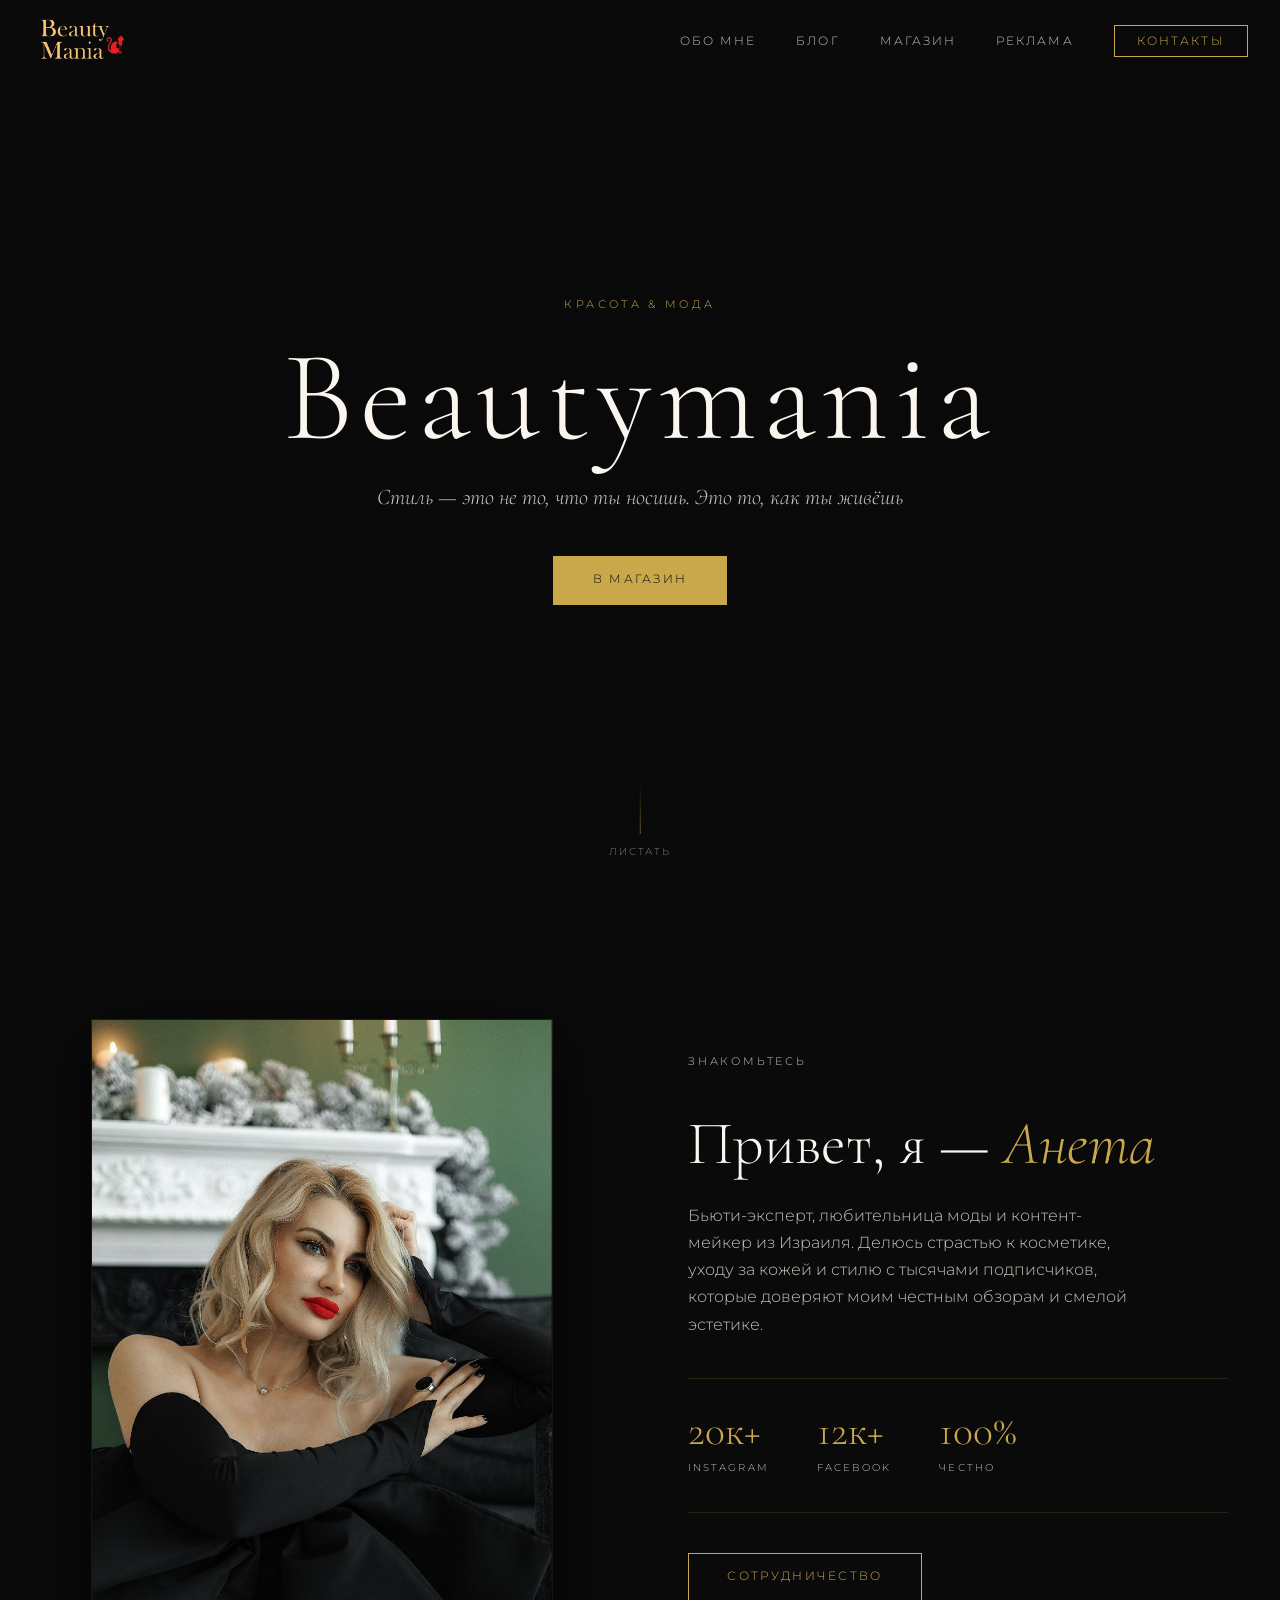
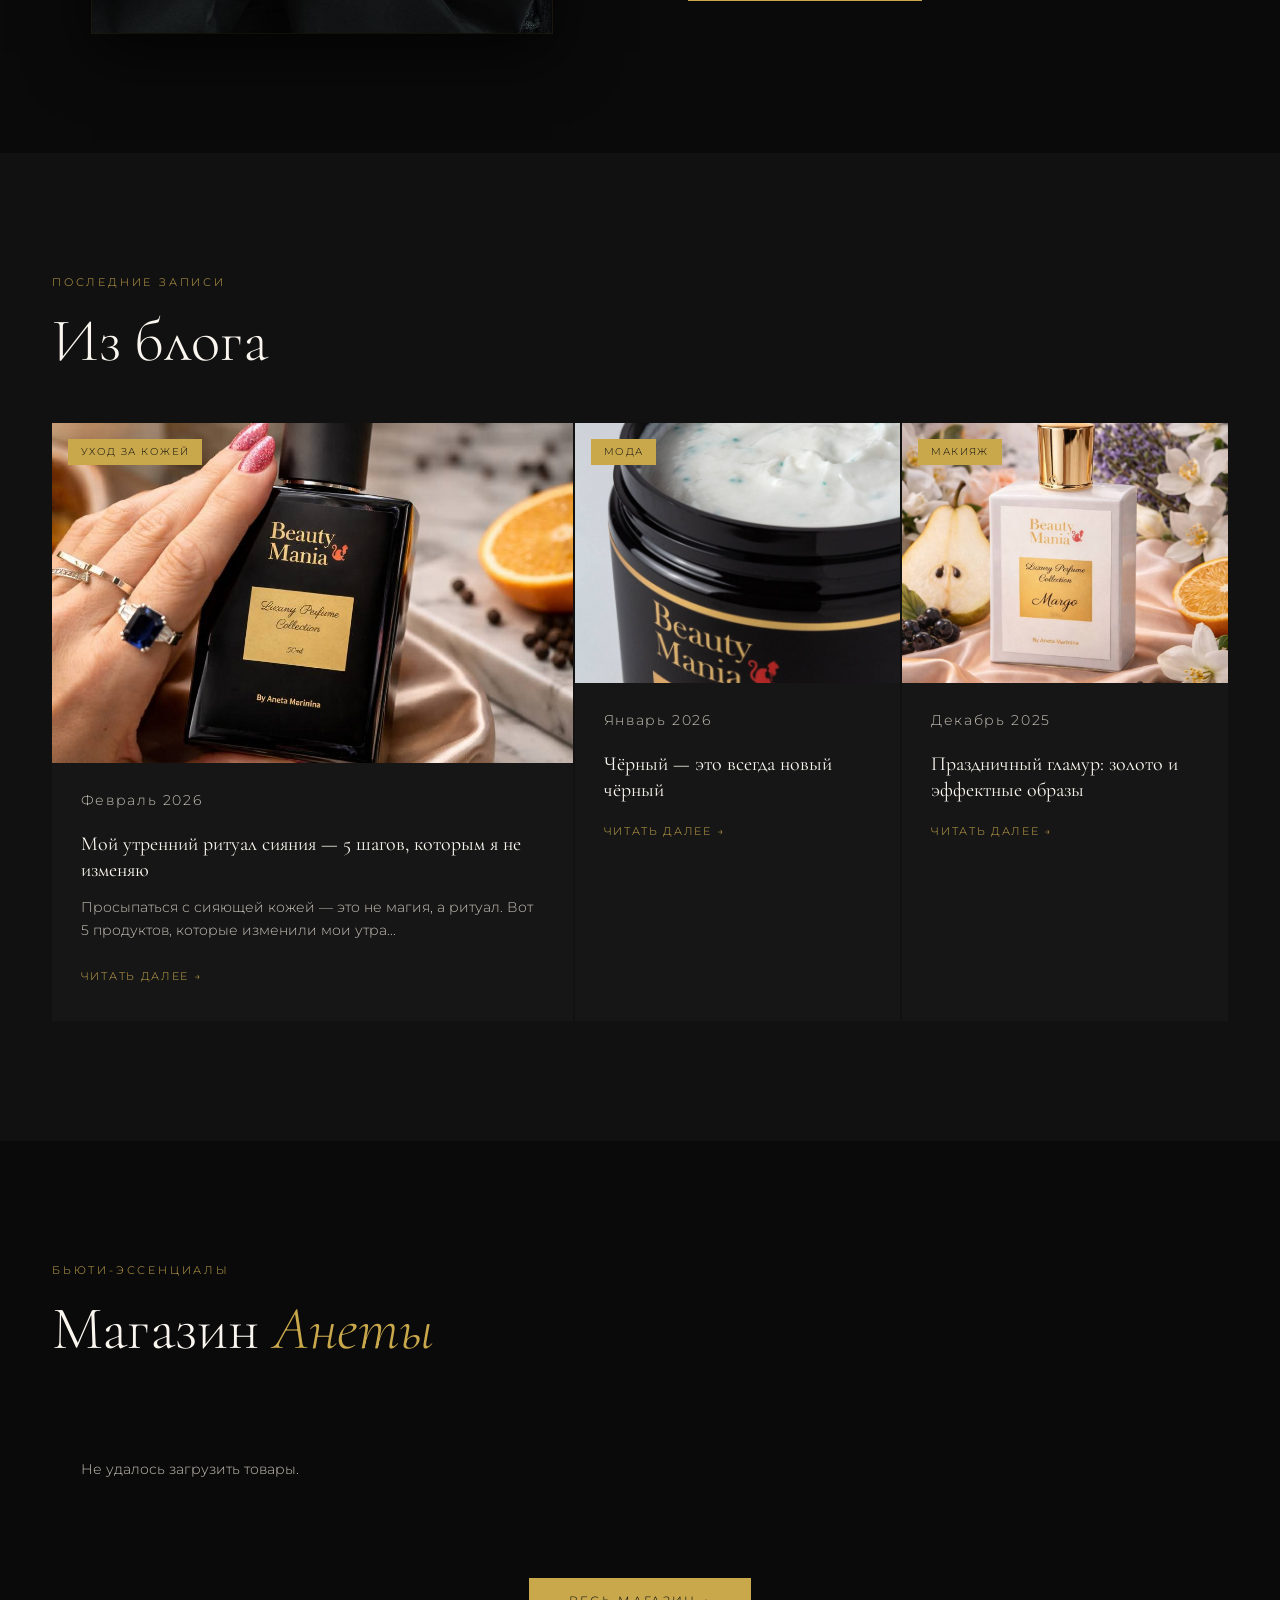
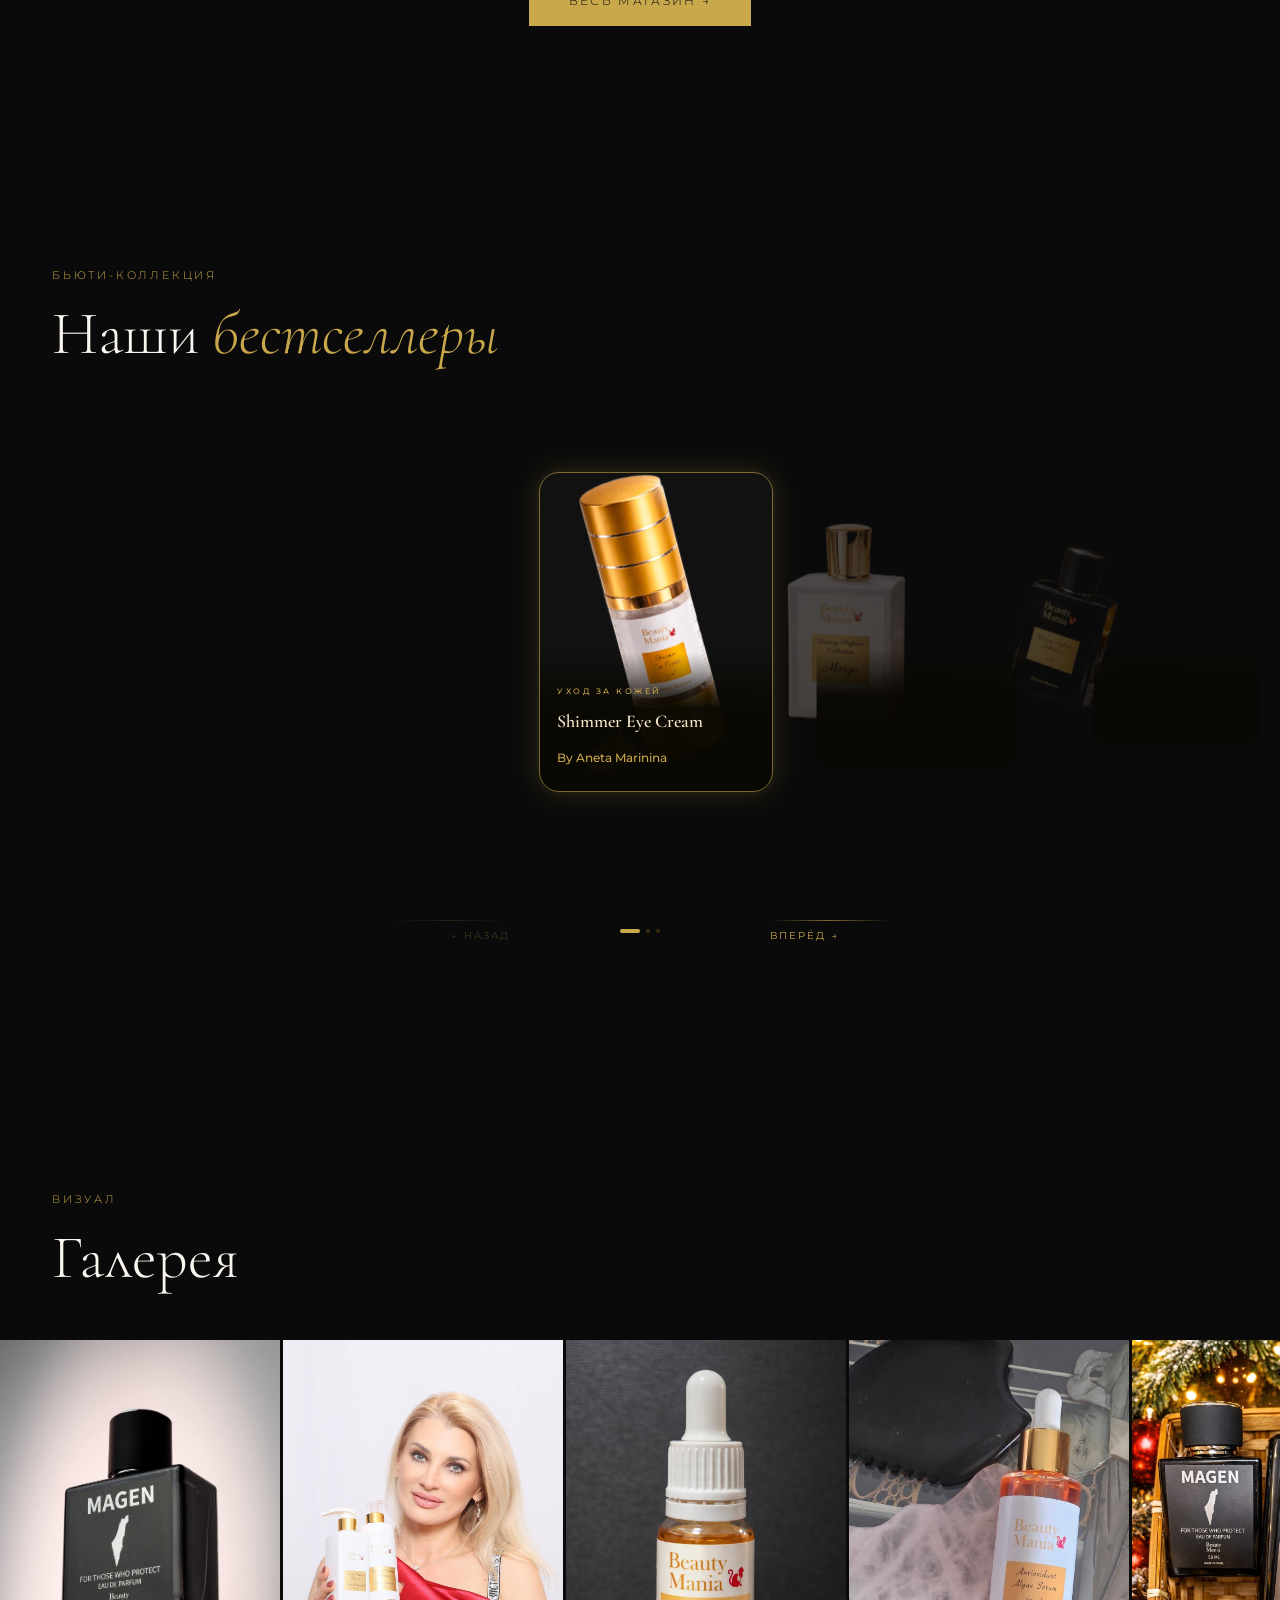
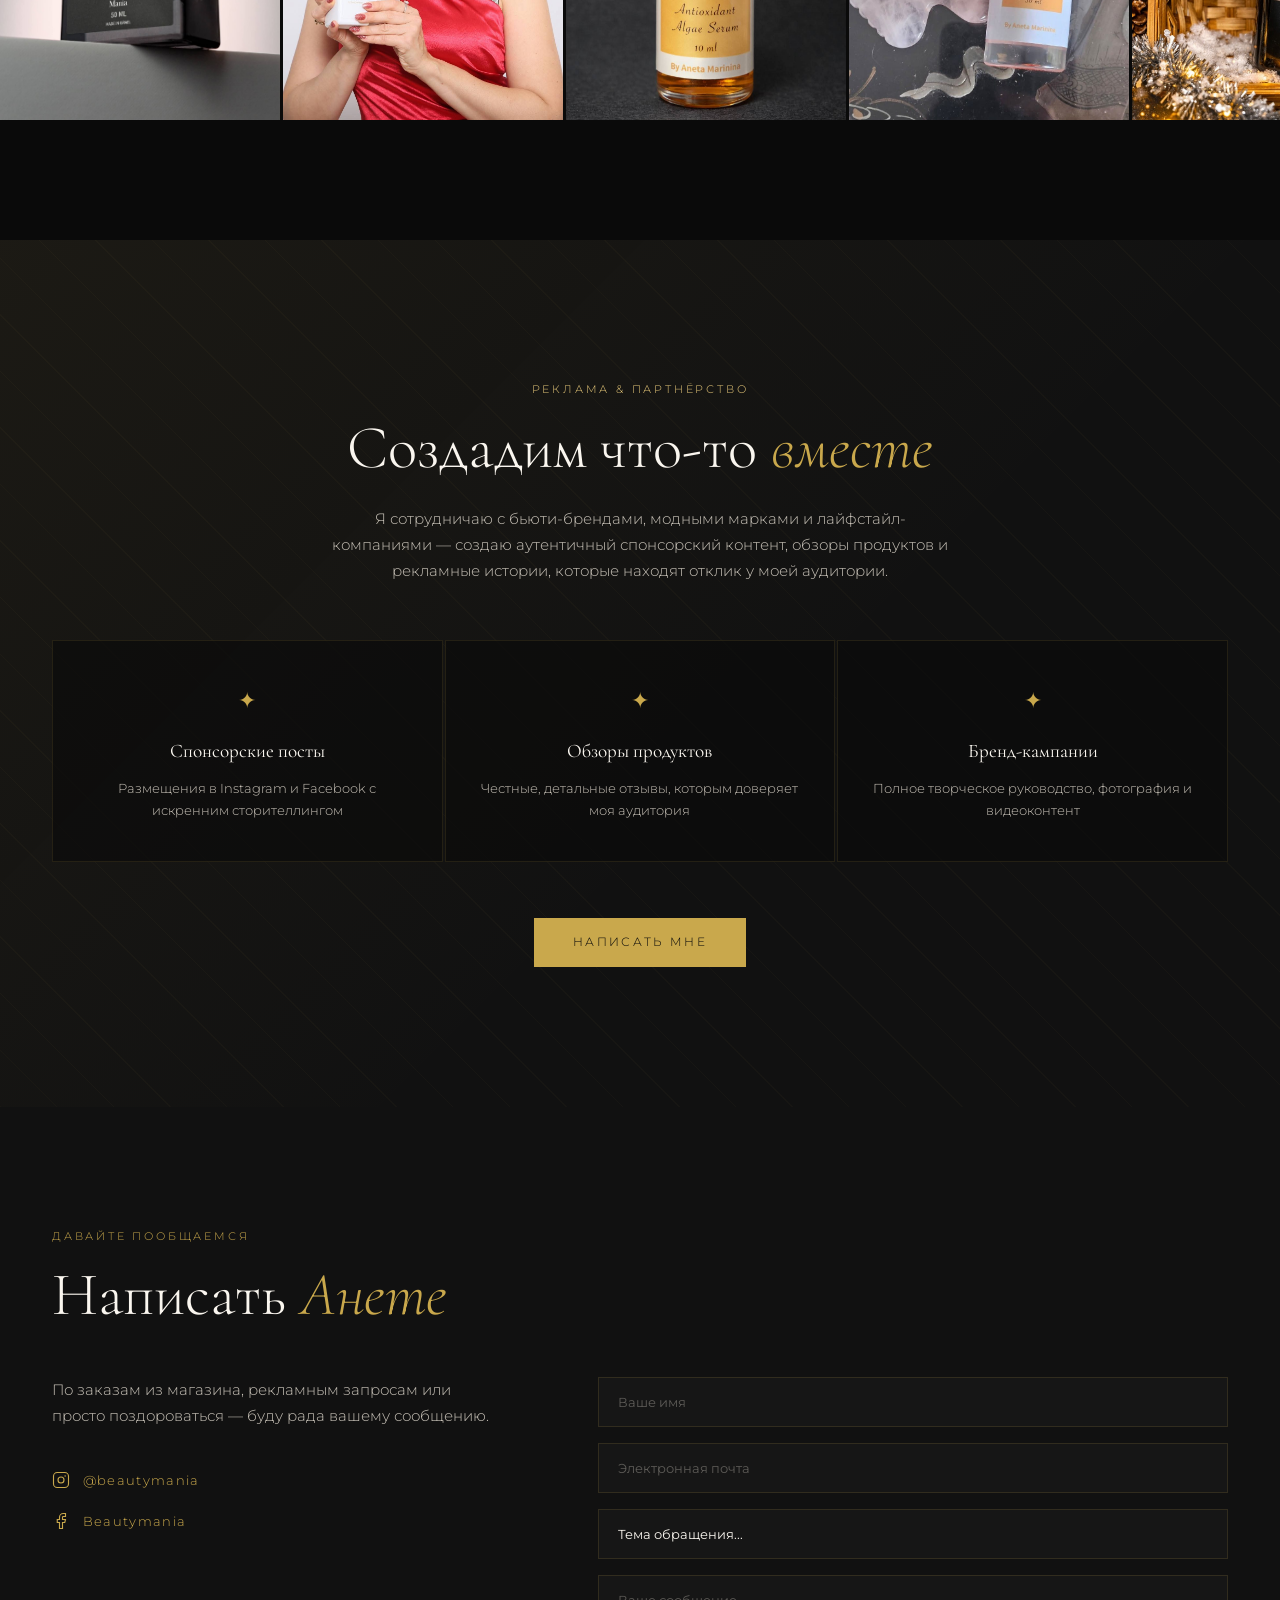
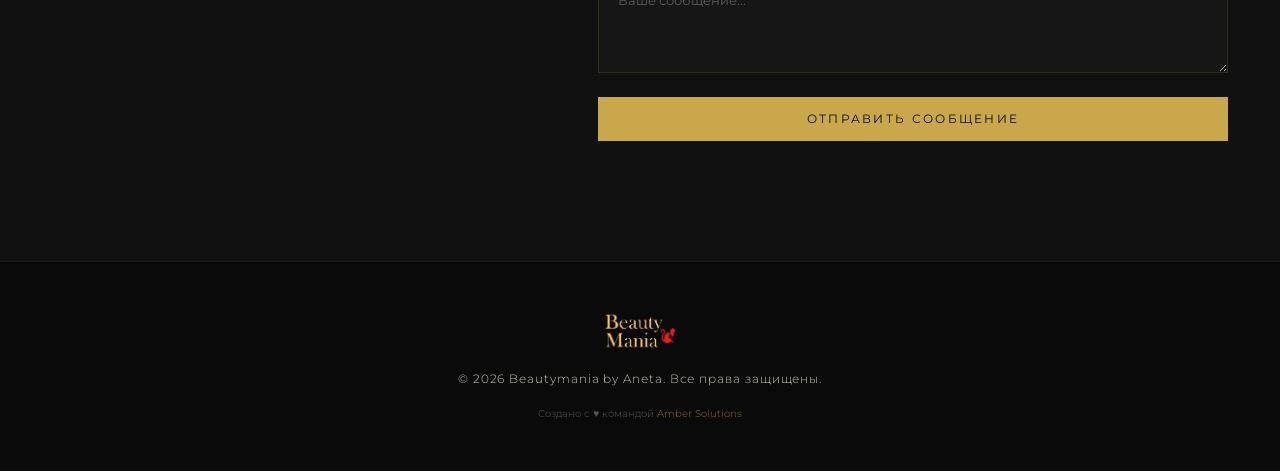
==== index.html @ 79ec602f "fix: carousel restore bottle in card, bg-op and bottle-filter via CSS vars" ====
<!DOCTYPE html>
<html lang="ru" dir="ltr">
<head>
  <meta charset="UTF-8" />
  <meta name="viewport" content="width=device-width, initial-scale=1.0" />
  <title>Beautymania — Красота и Мода с Анетой</title>
  <meta name="description" content="Красота, мода и косметика. Блог, магазин и рекламные коллаборации." />
  <link rel="preconnect" href="https://fonts.googleapis.com" />
  <link rel="preconnect" href="https://fonts.gstatic.com" crossorigin />
  <link href="https://fonts.googleapis.com/css2?family=Cormorant+Garamond:ital,wght@0,300;0,400;0,600;1,300;1,400&family=Montserrat:wght@300;400;500;600&display=swap" rel="stylesheet" />
  <link rel="icon" type="image/x-icon" href="/favicon.ico" />
  <link rel="icon" type="image/png" sizes="32x32" href="/favicon-32.png" />
  <link rel="apple-touch-icon" sizes="192x192" href="/favicon-192.png" />
  <link rel="stylesheet" href="css/style.css" />
  <link rel="stylesheet" href="css/shop-modal.css" />
</head>
<body>

<!-- NAV -->
<nav class="nav" id="nav">
  <div class="nav__inner">
    <a href="#" class="nav__logo">
      <img src="media/logo/Logo_Bm_Trans.png" alt="Beautymania" />
    </a>
    <ul class="nav__links">
      <li><a href="#about">Обо мне</a></li>
      <li><a href="#blog">Блог</a></li>
      <li><a href="/shop">Магазин</a></li>
      <li><a href="#collab">Реклама</a></li>
      <li><a href="#contact" class="nav__cta">Контакты</a></li>
    </ul>
    <button class="nav__burger" id="burger" aria-label="Меню">
      <span></span><span></span><span></span>
    </button>
  </div>
  <div class="nav__mobile" id="mobileMenu">
    <ul>
      <li><a href="#about">Обо мне</a></li>
      <li><a href="#blog">Блог</a></li>
      <li><a href="/shop">Магазин</a></li>
      <li><a href="#collab">Реклама</a></li>
      <li><a href="#contact">Контакты</a></li>
    </ul>
  </div>
</nav>

<!-- HERO -->
<section class="hero" id="home">
  <video class="hero__video" id="heroVideo" autoplay muted playsinline>
    <source src="media/vid/landvid.MP4" type="video/mp4" />
  </video>
  <div class="hero__overlay"></div>
  <div class="hero__content">
    <p class="hero__label">Красота &amp; Мода</p>
    <h1 class="hero__title">Beautymania</h1>
    <p class="hero__sub">Стиль — это не то, что ты носишь. Это то, как ты живёшь</p>
    <a href="/shop" class="btn btn--gold">В магазин</a>
  </div>
  <div class="hero__scroll"><span></span><p>Листать</p></div>
</section>

<!-- ABOUT -->
<section class="about section" id="about">
  <div class="about__grid container">
    <div class="about__images">
      <div class="tilt-card" id="tiltCard">
        <div class="tilt-card__inner">
          <img src="media/img/about2.jpg" alt="Анета" />
          <div class="tilt-card__shine"></div>
          <div class="tilt-card__border"></div>
        </div>
      </div>
    </div>
    <div class="about__text">
      <p class="section__label">Знакомьтесь</p>
      <h2 class="section__title">Привет, я — <em>Анета</em></h2>
      <p>Бьюти-эксперт, любительница моды и контент-мейкер из Израиля. Делюсь страстью к косметике, уходу за кожей и стилю с тысячами подписчиков, которые доверяют моим честным обзорам и смелой эстетике.</p>
      <div class="about__stats">
        <div class="stat"><span class="stat__num">20к+</span><span class="stat__label">Instagram</span></div>
        <div class="stat"><span class="stat__num">12к+</span><span class="stat__label">Facebook</span></div>
        <div class="stat"><span class="stat__num">100%</span><span class="stat__label">Честно</span></div>
      </div>
      <a href="#contact" class="btn btn--outline">Сотрудничество</a>
    </div>
  </div>
</section>

<!-- BLOG -->
<section class="blog section" id="blog">
  <div class="container">
    <p class="section__label">Последние записи</p>
    <h2 class="section__title">Из блога</h2>
    <div class="blog__grid">
      <article class="blog-card blog-card--featured">
        <div class="blog-card__img">
          <img src="media/img/IMG-20260226-WA0006.jpg" alt="Пост" />
          <span class="blog-card__tag">Уход за кожей</span>
        </div>
        <div class="blog-card__body">
          <p class="blog-card__date">Февраль 2026</p>
          <h3>Мой утренний ритуал сияния — 5 шагов, которым я не изменяю</h3>
          <p>Просыпаться с сияющей кожей — это не магия, а ритуал. Вот 5 продуктов, которые изменили мои утра...</p>
          <a href="#" class="link-arrow">Читать далее →</a>
        </div>
      </article>
      <article class="blog-card">
        <div class="blog-card__img">
          <img src="media/img/IMG-20260226-WA0007.jpg" alt="Пост" />
          <span class="blog-card__tag">Мода</span>
        </div>
        <div class="blog-card__body">
          <p class="blog-card__date">Январь 2026</p>
          <h3>Чёрный — это всегда новый чёрный</h3>
          <a href="#" class="link-arrow">Читать далее →</a>
        </div>
      </article>
      <article class="blog-card">
        <div class="blog-card__img">
          <img src="media/img/IMG-20260226-WA0009.jpg" alt="Пост" />
          <span class="blog-card__tag">Макияж</span>
        </div>
        <div class="blog-card__body">
          <p class="blog-card__date">Декабрь 2025</p>
          <h3>Праздничный гламур: золото и эффектные образы</h3>
          <a href="#" class="link-arrow">Читать далее →</a>
        </div>
      </article>
    </div>
  </div>
</section>

<!-- SHOP PREVIEW — 4 рандомных товара -->
<section class="shop section" id="shop">
  <div class="container">
    <p class="section__label">Бьюти-эссенциалы</p>
    <h2 class="section__title">Магазин <em>Анеты</em></h2>
    <div class="shop__grid" id="shopGrid"></div>
    <div class="shop__cta">
      <a href="/shop" class="btn btn--gold">Весь магазин →</a>
    </div>
  </div>
</section>

<!-- BESTSELLERS CAROUSEL -->
<section class="bm-carousel-section section" id="bestsellers">
  <div class="container">
    <p class="section__label">Бьюти-коллекция</p>
    <h2 class="section__title">Наши <em>бестселлеры</em></h2>
  </div>
  <div class="bm-carousel-outer" id="bmOuter">
    <div class="bm-swiper-wrap">
      <div class="bm-track" id="bmTrack">

        <div class="bm-slide">
          <div class="bm-card">
            <div class="bm-card-bg"></div>
            <div class="bm-bottle-wrap">
              <img class="bm-bottle-img bm-blend" src="media/img/eye-cream.png" alt="Shimmer Eye Cream" />
            </div>
            <div class="bm-shadow"></div>
            <div class="bm-info">
              <div class="bm-cat"><span>Уход за кожей</span></div>
              <div class="bm-name"><span>Shimmer Eye Cream</span></div>
              <div class="bm-price"><span>By Aneta Marinina</span></div>
            </div>
          </div>
        </div>

        <div class="bm-slide">
          <div class="bm-card">
            <div class="bm-card-bg"></div>
            <div class="bm-bottle-wrap">
              <img class="bm-bottle-img" src="media/img/perfume-margo.png" alt="Margo" />
            </div>
            <div class="bm-shadow"></div>
            <div class="bm-info">
              <div class="bm-cat"><span>Luxury Perfume</span></div>
              <div class="bm-name"><span>Margo</span></div>
              <div class="bm-price"><span>By Aneta Marinina</span></div>
            </div>
          </div>
        </div>

        <div class="bm-slide">
          <div class="bm-card">
            <div class="bm-card-bg"></div>
            <div class="bm-bottle-wrap">
              <img class="bm-bottle-img" src="media/img/perfume-black.png" alt="Luxury Collection" />
            </div>
            <div class="bm-shadow"></div>
            <div class="bm-info">
              <div class="bm-cat"><span>Luxury Perfume</span></div>
              <div class="bm-name"><span>Luxury Collection</span></div>
              <div class="bm-price"><span>By Aneta Marinina</span></div>
            </div>
          </div>
        </div>

      </div>
    </div>
    <div class="bm-nav">
      <button class="bm-btn bm-prev" id="bmPrev" disabled><span>← Назад</span></button>
      <div class="bm-dots" id="bmDots"></div>
      <button class="bm-btn bm-next" id="bmNext"><span>Вперёд →</span></button>
    </div>
  </div>
</section>

<!-- GALLERY -->
<section class="gallery section">
  <div class="container">
    <p class="section__label">Визуал</p>
    <h2 class="section__title">Галерея</h2>
  </div>
  <div class="gallery__track-wrapper">
    <div class="gallery__strip" id="galleryStrip">
      <div class="gallery__item"><img src="media/img/IMG-20260226-WA0002.jpg" alt="" /></div>
      <div class="gallery__item"><img src="media/img/IMG-20260226-WA0004.jpg" alt="" /></div>
      <div class="gallery__item"><img src="media/img/IMG-20260226-WA0005.jpg" alt="" /></div>
      <div class="gallery__item"><img src="media/img/IMG-20260226-WA0008.jpg" alt="" /></div>
      <div class="gallery__item"><img src="media/img/IMG-20260226-WA0010.jpg" alt="" /></div>
      <div class="gallery__item"><img src="media/img/IMG-20260226-WA0011.jpg" alt="" /></div>
      <div class="gallery__item"><img src="media/img/IMG-20260226-WA0016.jpg" alt="" /></div>
      <div class="gallery__item"><img src="media/img/IMG-20260226-WA0017.jpg" alt="" /></div>
      <div class="gallery__item"><img src="media/img/IMG-20260226-WA0018.jpg" alt="" /></div>
      <div class="gallery__item"><img src="media/img/IMG-20260226-WA0019.jpg" alt="" /></div>
      <div class="gallery__item"><img src="media/img/IMG-20260226-WA0021.jpg" alt="" /></div>
      <div class="gallery__item"><img src="media/img/IMG-20260226-WA0022.jpg" alt="" /></div>
      <div class="gallery__item"><img src="media/img/IMG-20260226-WA0023.jpg" alt="" /></div>
      <div class="gallery__item"><img src="media/img/IMG-20260226-WA0026.jpg" alt="" /></div>
    </div>
  </div>
</section>

<!-- COLLAB -->
<section class="collab section" id="collab">
  <div class="collab__bg"></div>
  <div class="container collab__inner">
    <p class="section__label section__label--light">Реклама &amp; Партнёрство</p>
    <h2 class="section__title section__title--light">Создадим что-то <em>вместе</em></h2>
    <p class="collab__desc">Я сотрудничаю с бьюти-брендами, модными марками и лайфстайл-компаниями — создаю аутентичный спонсорский контент, обзоры продуктов и рекламные истории, которые находят отклик у моей аудитории.</p>
    <div class="collab__cards">
      <div class="collab-card"><div class="collab-card__icon">✦</div><h4>Спонсорские посты</h4><p>Размещения в Instagram и Facebook с искренним сторителлингом</p></div>
      <div class="collab-card"><div class="collab-card__icon">✦</div><h4>Обзоры продуктов</h4><p>Честные, детальные отзывы, которым доверяет моя аудитория</p></div>
      <div class="collab-card"><div class="collab-card__icon">✦</div><h4>Бренд-кампании</h4><p>Полное творческое руководство, фотография и видеоконтент</p></div>
    </div>
    <a href="#contact" class="btn btn--gold">Написать мне</a>
  </div>
</section>

<!-- CONTACT -->
<section class="contact section" id="contact">
  <div class="container contact__inner">
    <p class="section__label">Давайте пообщаемся</p>
    <h2 class="section__title">Написать <em>Анете</em></h2>
    <div class="contact__grid">
      <div class="contact__info">
        <p>По заказам из магазина, рекламным запросам или просто поздороваться — буду рада вашему сообщению.</p>
        <div class="contact__links">
          <a href="https://www.instagram.com/anetta_mari/" target="_blank" class="contact__social">
            <svg viewBox="0 0 24 24" fill="none" stroke="currentColor" stroke-width="1.5"><rect x="2" y="2" width="20" height="20" rx="5"/><circle cx="12" cy="12" r="4"/><circle cx="17.5" cy="6.5" r="1" fill="currentColor" stroke="none"/></svg>
            @beautymania
          </a>
          <a href="https://www.facebook.com/aneta.marinina" target="_blank" class="contact__social">
            <svg viewBox="0 0 24 24" fill="none" stroke="currentColor" stroke-width="1.5"><path d="M18 2h-3a5 5 0 0 0-5 5v3H7v4h3v8h4v-8h3l1-4h-4V7a1 1 0 0 1 1-1h3z"/></svg>
            Beautymania
          </a>
        </div>
      </div>
      <form class="contact__form" id="contactForm">
        <div class="form-group"><input type="text" id="formName" placeholder="Ваше имя" required /></div>
        <div class="form-group"><input type="email" id="formEmail" placeholder="Электронная почта" required /></div>
        <div class="form-group">
          <select id="formSubject">
            <option value="">Тема обращения...</option>
            <option>Заказ из магазина</option>
            <option>Реклама / Коллаборация</option>
            <option>Общий вопрос</option>
          </select>
        </div>
        <div class="form-group"><textarea id="formMessage" placeholder="Ваше сообщение..." rows="4" required></textarea></div>
        <button type="submit" class="btn btn--gold btn--full" id="formBtn">Отправить сообщение</button>
        <p class="form__success" id="formSuccess">✓ Сообщение отправлено! Скоро свяжусь с вами.</p>
        <p class="form__error" id="formError">Ошибка отправки. Попробуйте ещё раз.</p>
      </form>
    </div>
  </div>
</section>

<!-- FOOTER -->
<footer class="footer">
  <div class="container footer__inner">
    <img src="media/logo/Logo_Bm_Trans.png" alt="Beautymania" class="footer__logo" />
    <p class="footer__copy">© 2026 Beautymania by Aneta. Все права защищены.</p>
    <p class="footer__credit">Создано с ♥ командой <a href="https://ambersol.co.il" target="_blank">Amber Solutions</a></p>
  </div>
</footer>
<script src="js/main.js"></script>
</body>
</html>
---- css/style.css ----
/* ═══════════════════════════════════════════
   BEAUTYMANIA — style.css
   Palette: Jet Black / Soft Black / Gold
═══════════════════════════════════════════ */

:root {
  --black:       #0a0a0a;
  --black-soft:  #111111;
  --black-card:  #161616;
  --gold:        #c9a84c;
  --gold-light:  #e8c97a;
  --gold-dim:    #8a6b28;
  --white:       #faf6ef;
  --white-dim:   #c8c2b8;
  --ff-display:  'Cormorant Garamond', Georgia, serif;
  --ff-body:     'Montserrat', sans-serif;
  --radius:      4px;
  --transition:  0.35s cubic-bezier(0.4, 0, 0.2, 1);
}

*, *::before, *::after { box-sizing: border-box; margin: 0; padding: 0; }
html { scroll-behavior: smooth; font-size: 16px; }
body {
  background: var(--black);
  color: var(--white);
  font-family: var(--ff-body);
  font-weight: 300;
  line-height: 1.7;
  overflow-x: hidden;
}
img { display: block; width: 100%; height: 100%; object-fit: cover; }
a { color: inherit; text-decoration: none; }
ul { list-style: none; }
.container { max-width: 1240px; margin: 0 auto; padding: 0 2rem; }
.section { padding: 120px 0; }

/* ── TYPOGRAPHY ── */
.section__label {
  font-family: var(--ff-body);
  font-size: 0.7rem;
  letter-spacing: 0.25em;
  text-transform: uppercase;
  color: var(--gold);
  margin-bottom: 1rem;
}
.section__label--light { color: var(--gold-light); }
.section__title {
  font-family: var(--ff-display);
  font-size: clamp(2.4rem, 5vw, 3.8rem);
  font-weight: 300;
  line-height: 1.1;
  margin-bottom: 1.5rem;
}
.section__title em { font-style: italic; color: var(--gold); }
.section__title--light { color: var(--white); }

/* ── BUTTONS ── */
.btn {
  display: inline-block;
  padding: 0.85rem 2.4rem;
  font-family: var(--ff-body);
  font-size: 0.72rem;
  letter-spacing: 0.2em;
  text-transform: uppercase;
  border: 1px solid transparent;
  cursor: pointer;
  transition: var(--transition);
}
.btn--gold { background: var(--gold); color: var(--black); border-color: var(--gold); }
.btn--gold:hover { background: var(--gold-light); border-color: var(--gold-light); }
.btn--outline { background: transparent; color: var(--gold); border-color: var(--gold); }
.btn--outline:hover { background: var(--gold); color: var(--black); }
.btn--sm { padding: 0.55rem 1.4rem; font-size: 0.65rem; }
.btn--full { width: 100%; text-align: center; }

/* ── NAV ── */
.nav {
  position: fixed; top: 0; left: 0; right: 0;
  z-index: 100; padding: 0 2rem;
  transition: background var(--transition), box-shadow var(--transition);
}
.nav.scrolled {
  background: rgba(10,10,10,0.96);
  box-shadow: 0 1px 0 rgba(201,168,76,0.15);
}
.nav__inner {
  max-width: 1240px; margin: 0 auto;
  display: flex; align-items: center; justify-content: space-between; height: 80px;
}
.nav__logo img { height: 52px; width: auto; object-fit: contain; }
.nav__links { display: flex; gap: 2.5rem; align-items: center; }
.nav__links a {
  font-size: 0.72rem; letter-spacing: 0.18em; text-transform: uppercase;
  color: var(--white-dim); transition: color var(--transition);
}
.nav__links a:hover, .nav__links a.active { color: var(--gold); }
.nav__cta { border: 1px solid var(--gold) !important; color: var(--gold) !important; padding: 0.5rem 1.4rem; }
.nav__cta:hover { background: var(--gold); color: var(--black) !important; }
.nav__burger {
  display: none; flex-direction: column; gap: 5px;
  background: none; border: none; cursor: pointer; padding: 4px;
}
.nav__burger span {
  display: block; width: 26px; height: 1px; background: var(--white);
  transition: transform 0.3s ease, opacity 0.2s ease; transform-origin: center;
}
.nav__burger.open span:nth-child(1) { transform: translateY(6px) rotate(45deg); }
.nav__burger.open span:nth-child(2) { opacity: 0; }
.nav__burger.open span:nth-child(3) { transform: translateY(-6px) rotate(-45deg); }
.nav__mobile { display: none; background: var(--black-soft); border-top: 1px solid rgba(201,168,76,0.1); }
.nav__mobile.open { display: block; }
.nav__mobile ul { padding: 1.5rem 2rem; }
.nav__mobile li { border-bottom: 1px solid rgba(255,255,255,0.05); }
.nav__mobile a {
  display: block; padding: 1rem 0; font-size: 0.8rem;
  letter-spacing: 0.15em; text-transform: uppercase; color: var(--white-dim);
}
.nav__mobile a:hover, .nav__mobile a.active { color: var(--gold); }

/* ── HERO ── */
.hero {
  position: relative; height: 100vh; min-height: 640px;
  display: flex; align-items: center; justify-content: center; overflow: hidden;
}
.hero__video {
  position: absolute; inset: 0; width: 100%; height: 100%; object-fit: cover;
  filter: contrast(1.12) brightness(1.08) saturate(1.15);
  animation: videoFadeIn 1.8s ease both;
}
.hero__overlay {
  position: absolute; inset: 0;
  background: linear-gradient(to bottom, rgba(10,10,10,0.45) 0%, rgba(10,10,10,0.55) 60%, rgba(10,10,10,0.9) 100%);
}
.hero__content {
  position: relative; z-index: 2; text-align: center; animation: fadeUp 1.2s ease both;
}
.hero__label { font-size: 0.7rem; letter-spacing: 0.3em; text-transform: uppercase; color: var(--gold); margin-bottom: 1.2rem; }
.hero__title {
  font-family: var(--ff-display);
  font-size: clamp(4rem, 10vw, 9rem);
  font-weight: 300; line-height: 1; letter-spacing: 0.05em;
  color: var(--white); margin-bottom: 1rem;
}
.hero__sub {
  font-family: var(--ff-display); font-style: italic;
  font-size: clamp(1rem, 2vw, 1.4rem); color: var(--white-dim); margin-bottom: 2.5rem;
}
.hero__scroll {
  position: absolute; bottom: 2.5rem; left: 50%; transform: translateX(-50%);
  display: flex; flex-direction: column; align-items: center; gap: 0.6rem; z-index: 2; opacity: 0.5;
}
.hero__scroll span {
  width: 1px; height: 50px;
  background: linear-gradient(to bottom, transparent, var(--gold));
  animation: scrollLine 2s ease-in-out infinite;
}
.hero__scroll p { font-size: 0.6rem; letter-spacing: 0.2em; text-transform: uppercase; }

/* ── ABOUT ── */
.about__grid { display: grid; grid-template-columns: 1fr 1fr; gap: 6rem; align-items: center; }
.about__images { display: flex; align-items: center; justify-content: center; }
.about__text p { color: var(--white-dim); margin-bottom: 2.5rem; max-width: 440px; }
.about__stats {
  display: flex; gap: 3rem; margin-bottom: 2.5rem; padding: 2rem 0;
  border-top: 1px solid rgba(201,168,76,0.15);
  border-bottom: 1px solid rgba(201,168,76,0.15);
}
.stat__num { display: block; font-family: var(--ff-display); font-size: 2.6rem; font-weight: 300; color: var(--gold); line-height: 1; }
.stat__label { font-size: 0.65rem; letter-spacing: 0.2em; text-transform: uppercase; color: var(--white-dim); }

/* ── TILT CARD ── */
.tilt-card { perspective: 900px; width: 100%; max-width: 460px; }
.tilt-card__inner {
  position: relative; width: 100%; aspect-ratio: 3 / 4;
  overflow: hidden; transform-style: preserve-3d;
  transform: rotateX(0deg) rotateY(0deg);
  transition: transform 0.08s linear;
  box-shadow: 0 20px 60px rgba(0,0,0,0.7), 0 0 0 1px rgba(201,168,76,0.15);
  cursor: pointer;
}
.tilt-card__inner img {
  width: 100%; height: 100%; object-fit: cover;
  object-position: top center; display: block;
}
.tilt-card__shine {
  position: absolute; inset: 0;
  background: radial-gradient(circle at 50% 50%, rgba(201,168,76,0.18) 0%, transparent 65%);
  pointer-events: none; opacity: 0; transition: opacity 0.3s ease;
}
.tilt-card:hover .tilt-card__shine { opacity: 1; }
.tilt-card__border {
  position: absolute; inset: 0;
  border: 1px solid rgba(201,168,76,0);
  transition: border-color 0.3s ease, box-shadow 0.3s ease;
  pointer-events: none;
}
.tilt-card:hover .tilt-card__border {
  border-color: rgba(201,168,76,0.4);
  box-shadow: inset 0 0 30px rgba(201,168,76,0.06);
}

/* ── BLOG ── */
.blog { background: var(--black-soft); }
.blog__grid { display: grid; grid-template-columns: 1.6fr 1fr 1fr; gap: 2px; margin-top: 3rem; }
.blog-card { background: var(--black-card); overflow: hidden; }
.blog-card__img { position: relative; height: 260px; overflow: hidden; }
.blog-card--featured .blog-card__img { height: 340px; }
.blog-card__img img { transition: transform 0.6s ease; }
.blog-card:hover .blog-card__img img { transform: scale(1.04); }
.blog-card__tag {
  position: absolute; top: 1rem; left: 1rem;
  padding: 0.3rem 0.8rem; background: var(--gold); color: var(--black);
  font-size: 0.6rem; letter-spacing: 0.15em; text-transform: uppercase;
}
.blog-card__body { padding: 1.6rem 1.8rem 2rem; }
.blog-card__date { font-size: 0.65rem; letter-spacing: 0.12em; color: var(--gold-dim); margin-bottom: 0.6rem; }
.blog-card__body h3 {
  font-family: var(--ff-display); font-size: 1.25rem; font-weight: 400;
  line-height: 1.3; margin-bottom: 0.8rem; color: var(--white);
}
.blog-card__body p { font-size: 0.85rem; color: var(--white-dim); margin-bottom: 1.2rem; }
.link-arrow { font-size: 0.7rem; letter-spacing: 0.15em; text-transform: uppercase; color: var(--gold); transition: letter-spacing var(--transition); }
.link-arrow:hover { letter-spacing: 0.25em; }

/* ── SHOP ── */
.shop__grid { display: grid; grid-template-columns: repeat(4, 1fr); gap: 1.5rem; margin-top: 3rem; }
.product-card { background: var(--black-card); }
.product-card__img { position: relative; height: 300px; overflow: hidden; }
.product-card__img img { transition: transform 0.6s ease; }
.product-card:hover .product-card__img img { transform: scale(1.05); }
.product-card__overlay {
  position: absolute; inset: 0; background: rgba(10,10,10,0.6);
  display: flex; align-items: center; justify-content: center;
  opacity: 0; transition: var(--transition);
}
.product-card:hover .product-card__overlay { opacity: 1; }
.product-card__info { padding: 1.2rem 1.4rem 1.6rem; }
.product-card__info h4 { font-family: var(--ff-display); font-size: 1.1rem; font-weight: 400; margin-bottom: 0.2rem; }
.product-card__sub { font-size: 0.72rem; color: var(--gold-dim); letter-spacing: 0.1em; }

/* ── GALLERY — infinite loop ── */
.gallery .section__title { margin-bottom: 3rem; }

.gallery__track-wrapper {
  overflow: hidden;
  width: 100%;
  position: relative;
}

.gallery__strip {
  display: flex;
  gap: 3px;
  cursor: grab;
  user-select: none;
}
.gallery__strip.dragging { cursor: grabbing; }
.gallery__strip.dragging .gallery__item img { pointer-events: none; }

.gallery__item {
  flex: 0 0 280px;
  height: 380px;
  overflow: hidden;
  cursor: zoom-in;
}
.gallery__item img { width: 100%; height: 100%; object-fit: cover; transition: transform 0.5s ease; }
.gallery__item:hover img { transform: scale(1.06); }

/* ── COLLAB ── */
.collab { position: relative; overflow: hidden; padding: 140px 0; }
.collab__bg {
  position: absolute; inset: 0;
  background: linear-gradient(135deg, rgba(201,168,76,0.06) 0%, transparent 60%), var(--black-soft);
}
.collab__bg::before {
  content: ''; position: absolute; inset: 0;
  background-image: repeating-linear-gradient(45deg, rgba(201,168,76,0.03) 0px, rgba(201,168,76,0.03) 1px, transparent 1px, transparent 40px);
}
.collab__inner { position: relative; z-index: 1; text-align: center; }
.collab__desc { max-width: 620px; margin: 0 auto 3.5rem; color: var(--white-dim); font-size: 0.95rem; }
.collab__cards { display: grid; grid-template-columns: repeat(3, 1fr); gap: 2px; margin-bottom: 3.5rem; }
.collab-card {
  background: rgba(10,10,10,0.7); border: 1px solid rgba(201,168,76,0.12);
  padding: 2.5rem 2rem; transition: border-color var(--transition);
}
.collab-card:hover { border-color: var(--gold-dim); }
.collab-card__icon { font-size: 1.4rem; color: var(--gold); margin-bottom: 1rem; }
.collab-card h4 { font-family: var(--ff-display); font-size: 1.2rem; font-weight: 400; margin-bottom: 0.6rem; }
.collab-card p { font-size: 0.82rem; color: var(--white-dim); }

/* ── CONTACT ── */
.contact { background: var(--black-soft); }
.contact__grid { display: grid; grid-template-columns: 1fr 1.4fr; gap: 6rem; align-items: start; margin-top: 3rem; }
.contact__info p { color: var(--white-dim); margin-bottom: 2.5rem; font-size: 0.95rem; }
.contact__links { display: flex; flex-direction: column; gap: 1.2rem; }
.contact__social {
  display: flex; align-items: center; gap: 0.8rem;
  font-size: 0.82rem; letter-spacing: 0.1em; color: var(--gold); transition: color var(--transition);
}
.contact__social:hover { color: var(--gold-light); }
.contact__social svg { width: 18px; height: 18px; flex-shrink: 0; }
.contact__form { display: flex; flex-direction: column; gap: 1rem; }
.form-group input, .form-group select, .form-group textarea {
  width: 100%; background: var(--black-card);
  border: 1px solid rgba(201,168,76,0.15); color: var(--white);
  font-family: var(--ff-body); font-size: 0.82rem;
  padding: 1rem 1.2rem; outline: none;
  transition: border-color var(--transition); appearance: none;
}
.form-group input:focus, .form-group select:focus, .form-group textarea:focus { border-color: var(--gold-dim); }
.form-group input::placeholder, .form-group textarea::placeholder { color: rgba(200,194,184,0.4); }
.form__success, .form__error {
  display: none; font-size: 0.78rem; letter-spacing: 0.1em;
  text-align: center; margin-top: 0.5rem;
}
.form__success { color: var(--gold); }
.form__error   { color: #e57373; }
.form__success.visible, .form__error.visible { display: block; }

/* ── FOOTER ── */
.footer { background: var(--black); border-top: 1px solid rgba(201,168,76,0.1); padding: 3rem 2rem; }
.footer__inner { display: flex; flex-direction: column; align-items: center; gap: 1rem; text-align: center; }
.footer__logo { height: 44px; width: auto; object-fit: contain; }
.footer__copy { font-size: 0.72rem; color: var(--white-dim); letter-spacing: 0.08em; }
.footer__credit { font-size: 0.65rem; color: rgba(200,194,184,0.4); }
.footer__credit a { color: var(--gold-dim); }
.footer__credit a:hover { color: var(--gold); }

/* ── SKELETON LOADING — предотвращает чёрные пространства при медленной загрузке ── */
@keyframes shimmer {
  0%   { background-position: -400px 0; }
  100% { background-position:  400px 0; }
}
.blog-card__img,
.product-card__img,
.gallery__item,
.tilt-card__inner {
  background: var(--black-card);
  background-image: linear-gradient(
    90deg,
    var(--black-card) 0%,
    #222 40%,
    var(--black-card) 80%
  );
  background-size: 400px 100%;
  animation: shimmer 1.8s infinite linear;
}
/* Как только img загрузился — снимаем shimmer (поддерживается в современных браузерах) */
.blog-card__img:has(img[complete]),
.product-card__img:has(img[complete]),
.gallery__item:has(img[complete]),
.tilt-card__inner:has(img[complete]),
.blog-card__img.img-loaded,
.product-card__img.img-loaded,
.gallery__item.img-loaded,
.tilt-card__inner.img-loaded {
  animation: none;
  background: var(--black-card);
}
/* Hero — гарантированный фон пока видео грузится */
.hero { background: var(--black); }

/* ── ANIMATIONS ── */
@keyframes fadeUp { from { opacity: 0; transform: translateY(30px); } to { opacity: 1; transform: translateY(0); } }
@keyframes scrollLine { 0%,100% { opacity: 0.2; transform: scaleY(0.5); } 50% { opacity: 1; transform: scaleY(1); } }
@keyframes videoFadeIn {
  from { opacity: 0; filter: contrast(1) brightness(0.7) saturate(1); }
  to   { opacity: 1; filter: contrast(1.12) brightness(1.08) saturate(1.15); }
}

.reveal { opacity: 0; transform: translateY(24px); transition: opacity 0.7s ease, transform 0.7s ease; }
.reveal.in-view { opacity: 1; transform: translateY(0); }

/* ── LIGHTBOX ── */
.lightbox {
  position: fixed; inset: 0; z-index: 999; background: rgba(5,5,5,0.97);
  display: flex; align-items: center; justify-content: center;
  opacity: 0; pointer-events: none; transition: opacity 0.3s ease;
}
.lightbox.active { opacity: 1; pointer-events: all; }
.lightbox__img-wrap { max-width: 90vw; max-height: 88vh; display: flex; align-items: center; justify-content: center; }
.lightbox__img { max-width: 90vw; max-height: 85vh; width: auto; height: auto; object-fit: contain; display: block; }
.lightbox__close { position: absolute; top: 1.5rem; right: 2rem; background: none; border: none; color: var(--white-dim); font-size: 1.5rem; cursor: pointer; transition: color var(--transition); }
.lightbox__close:hover { color: var(--gold); }
.lightbox__prev, .lightbox__next {
  position: absolute; top: 50%; transform: translateY(-50%);
  background: none; border: 1px solid rgba(201,168,76,0.3);
  color: var(--gold); font-size: 2rem; width: 48px; height: 48px;
  display: flex; align-items: center; justify-content: center;
  cursor: pointer; transition: background var(--transition), border-color var(--transition);
}
.lightbox__prev { left: 2rem; }
.lightbox__next { right: 2rem; }
.lightbox__prev:hover, .lightbox__next:hover { background: rgba(201,168,76,0.15); border-color: var(--gold); }
.lightbox__count { position: absolute; bottom: 1.5rem; left: 50%; transform: translateX(-50%); font-size: 0.7rem; letter-spacing: 0.2em; color: var(--white-dim); }

/* ── RESPONSIVE ── */
@media (max-width: 1024px) {
  .shop__grid { grid-template-columns: repeat(2, 1fr); }
  .about__grid { gap: 3rem; }
}
@media (max-width: 768px) {
  .section { padding: 80px 0; }
  .nav__links { display: none; }
  .nav__burger { display: flex; }
  .about__grid { grid-template-columns: 1fr; }
  .tilt-card { max-width: 340px; }
  .tilt-card__inner { transition: none; }
  .blog__grid { grid-template-columns: 1fr; }
  .shop__grid { grid-template-columns: repeat(2, 1fr); }
  .collab__cards { grid-template-columns: 1fr; }
  .contact__grid { grid-template-columns: 1fr; gap: 3rem; }
  .gallery__item { flex: 0 0 200px; height: 280px; }
}
@media (max-width: 480px) {
  .shop__grid { grid-template-columns: 1fr; }
  .about__stats { gap: 1.5rem; }
  .hero__title { font-size: 3.5rem; }
}


/* ── BESTSELLERS CAROUSEL ── */
.bm-carousel-section { background: #0a0a0a; overflow: hidden; }
.bm-carousel-outer { width: 100%; max-width: 900px; margin: 0 auto; padding: 0 1rem; }
.bm-swiper-wrap { position: relative; height: 480px; overflow: visible; }
.bm-track { display: flex; align-items: center; will-change: transform; height: 100%; }
.bm-slide {
  flex-shrink: 0; width: 260px;
  display: flex; align-items: center; justify-content: center;
  padding: 0 12px;
}
.bm-card {
  position: relative; width: 234px; height: 320px; border-radius: 20px;
  background: transparent; border: none;
  display: flex; flex-direction: column; align-items: center; justify-content: center;
  overflow: visible; cursor: grab;
  transition: transform 700ms, filter 700ms;
}
/* Фон карточки — прячется у боковых */
.bm-card-bg {
  position: absolute; inset: 0; border-radius: 20px;
  background: #111;
  opacity: var(--bm-bg-op, 1);
  transition: opacity 700ms;
  pointer-events: none; z-index: 0;
}
/* Псевдо-рамка */
.bm-card::before {
  content: ''; position: absolute; inset: 0; border-radius: 20px;
  border: 1px solid rgba(201,168,76,0.45);
  box-shadow: 0 0 24px rgba(201,168,76,0.08);
  opacity: var(--bm-border-op, 0);
  transition: opacity 700ms, box-shadow 700ms;
  pointer-events: none; z-index: 10;
}
.bm-card.bm-active::before {
  border-color: rgba(201,168,76,0.6);
  box-shadow: 0 0 32px rgba(201,168,76,0.18), 0 0 8px rgba(201,168,76,0.10);
}
/* Флакон внутри карточки — свой filter независим от карточки через isolation */
.bm-bottle-wrap {
  position: absolute; top: -70px; width: 130%; left: -15%;
  display: flex; justify-content: center; z-index: 2; pointer-events: none;
  transition: transform 700ms, filter 700ms;
  filter: var(--bm-bottle-filter, brightness(1));
}
.bm-card:active { cursor: grabbing; }
.bm-bottle-img { width: 100%; display: block; user-select: none; }
/* PNG с чёрным фоном — mix-blend-mode screen убирает чёрный */
.bm-bottle-img.bm-blend { mix-blend-mode: screen; }
.bm-shadow {
  position: absolute; bottom: 88px; left: 50%; transform: translateX(-50%);
  width: 90px; height: 14px; border-radius: 50%;
  background: rgba(0,0,0,0.55); filter: blur(9px); z-index: 3;
}
.bm-info {
  position: absolute; bottom: 0; left: 0; right: 0; padding: 22px 18px;
  /* закруглённые нижние углы совпадают с border-radius карточки */
  border-radius: 0 0 20px 20px;
  background: linear-gradient(to top, rgba(10,8,2,0.98) 60%, transparent);
  z-index: 9;
}
.bm-cat { overflow: hidden; margin-bottom: 4px; }
.bm-cat span { display: inline-flex; font-size: 8px; letter-spacing: 2.5px; color: #c9a84c; text-transform: uppercase; font-weight: 500; }
.bm-name { overflow: hidden; margin-bottom: 6px; }
.bm-name span { display: inline-flex; font-family: 'Cormorant Garamond', serif; font-size: 18px; color: #f5e6c8; font-weight: 600; }
.bm-price { overflow: hidden; }
.bm-price span { display: inline-flex; font-size: 12px; color: #c9a84c; font-weight: 500; }
.bm-nav { display: flex; align-items: center; justify-content: space-between; max-width: 500px; margin: 2.5rem auto 0; }
.bm-btn {
  background: transparent; border: none; cursor: pointer;
  display: flex; flex-direction: column; align-items: flex-start; width: 120px; padding: 8px 0;
}
.bm-prev { align-items: flex-end; }
.bm-btn::before { content: ''; display: block; width: 100%; height: 1px; background: linear-gradient(90deg, transparent, rgba(201,168,76,0.6), transparent); }
.bm-btn span { font-size: 10px; letter-spacing: 2px; text-transform: uppercase; color: #c9a84c; font-family: 'Montserrat', sans-serif; padding-top: 8px; transition: transform 0.3s; }
.bm-btn:hover:not(:disabled) span { color: #e8c96e; }
.bm-prev:hover:not(:disabled) span { transform: translateX(-8px); }
.bm-next:hover:not(:disabled) span { transform: translateX(8px); }
.bm-btn:disabled { opacity: 0.25; cursor: default; }
.bm-dots { display: flex; gap: 6px; align-items: center; }
.bm-dot { width: 4px; height: 4px; border-radius: 50%; background: #3d2e10; transition: all 0.4s; cursor: pointer; }
.bm-dot.active { background: #c9a84c; width: 20px; border-radius: 2px; }
@media (max-width: 768px) {
  .bm-slide { width: 220px; }
  .bm-card { width: 196px; height: 290px; }
  .bm-swiper-wrap { height: 420px; }
}
---- css/shop-modal.css ----
/* ── SHOP — live products ── */
.shop__loading { color: var(--white-dim); font-size: 0.85rem; letter-spacing: 0.1em; padding: 3rem 0; text-align: center; }
.shop__empty   { color: var(--white-dim); font-size: 0.85rem; padding: 3rem 0; text-align: center; }
.shop__cta     { text-align: center; margin-top: 3rem; }
.product-card__placeholder { width: 100%; height: 100%; display: flex; align-items: center; justify-content: center; font-size: 2rem; color: rgba(201,168,76,0.2); background: var(--black-card); }
.product-card__price { font-family: var(--ff-display); font-size: 1.1rem; color: var(--gold); margin-top: 0.4rem; }

/* ── ORDER MODAL (shop page only) ── */
.order-modal { position: fixed; inset: 0; z-index: 200; display: flex; align-items: center; justify-content: center; opacity: 0; pointer-events: none; transition: opacity 0.3s ease; }
.order-modal.open { opacity: 1; pointer-events: all; }
.order-modal__backdrop { position: absolute; inset: 0; background: rgba(5,5,5,0.85); }
.order-modal__box {
  position: relative; z-index: 1;
  background: var(--black-soft); border: 1px solid rgba(201,168,76,0.2);
  padding: 2.5rem; width: 100%; max-width: 480px; max-height: 90vh;
  overflow-y: auto; margin: 1rem;
  animation: fadeUp 0.3s ease both;
}
.order-modal__close {
  position: absolute; top: 1rem; right: 1.2rem;
  background: none; border: none; color: var(--white-dim);
  font-size: 1.2rem; cursor: pointer; transition: color var(--transition);
}
.order-modal__close:hover { color: var(--gold); }
.order-modal__title { font-family: var(--ff-display); font-size: 1.6rem; font-weight: 300; color: var(--white); margin: 0.5rem 0 0.3rem; }
.order-modal__price { font-family: var(--ff-display); font-size: 1.2rem; color: var(--gold); margin-bottom: 1.5rem; }
.order-modal__form { display: flex; flex-direction: column; gap: 0.9rem; }
.order-modal__qty {
  display: flex; align-items: center; gap: 1rem;
  border: 1px solid rgba(201,168,76,0.15); background: var(--black-card);
  padding: 0.8rem 1.2rem;
}
.qty-btn {
  background: none; border: 1px solid rgba(201,168,76,0.3);
  color: var(--gold); width: 28px; height: 28px;
  font-size: 1.1rem; cursor: pointer; transition: var(--transition);
  display: flex; align-items: center; justify-content: center;
}
.qty-btn:hover { background: rgba(201,168,76,0.1); border-color: var(--gold); }
#qtyValue { font-family: var(--ff-display); font-size: 1.2rem; color: var(--white); min-width: 24px; text-align: center; }
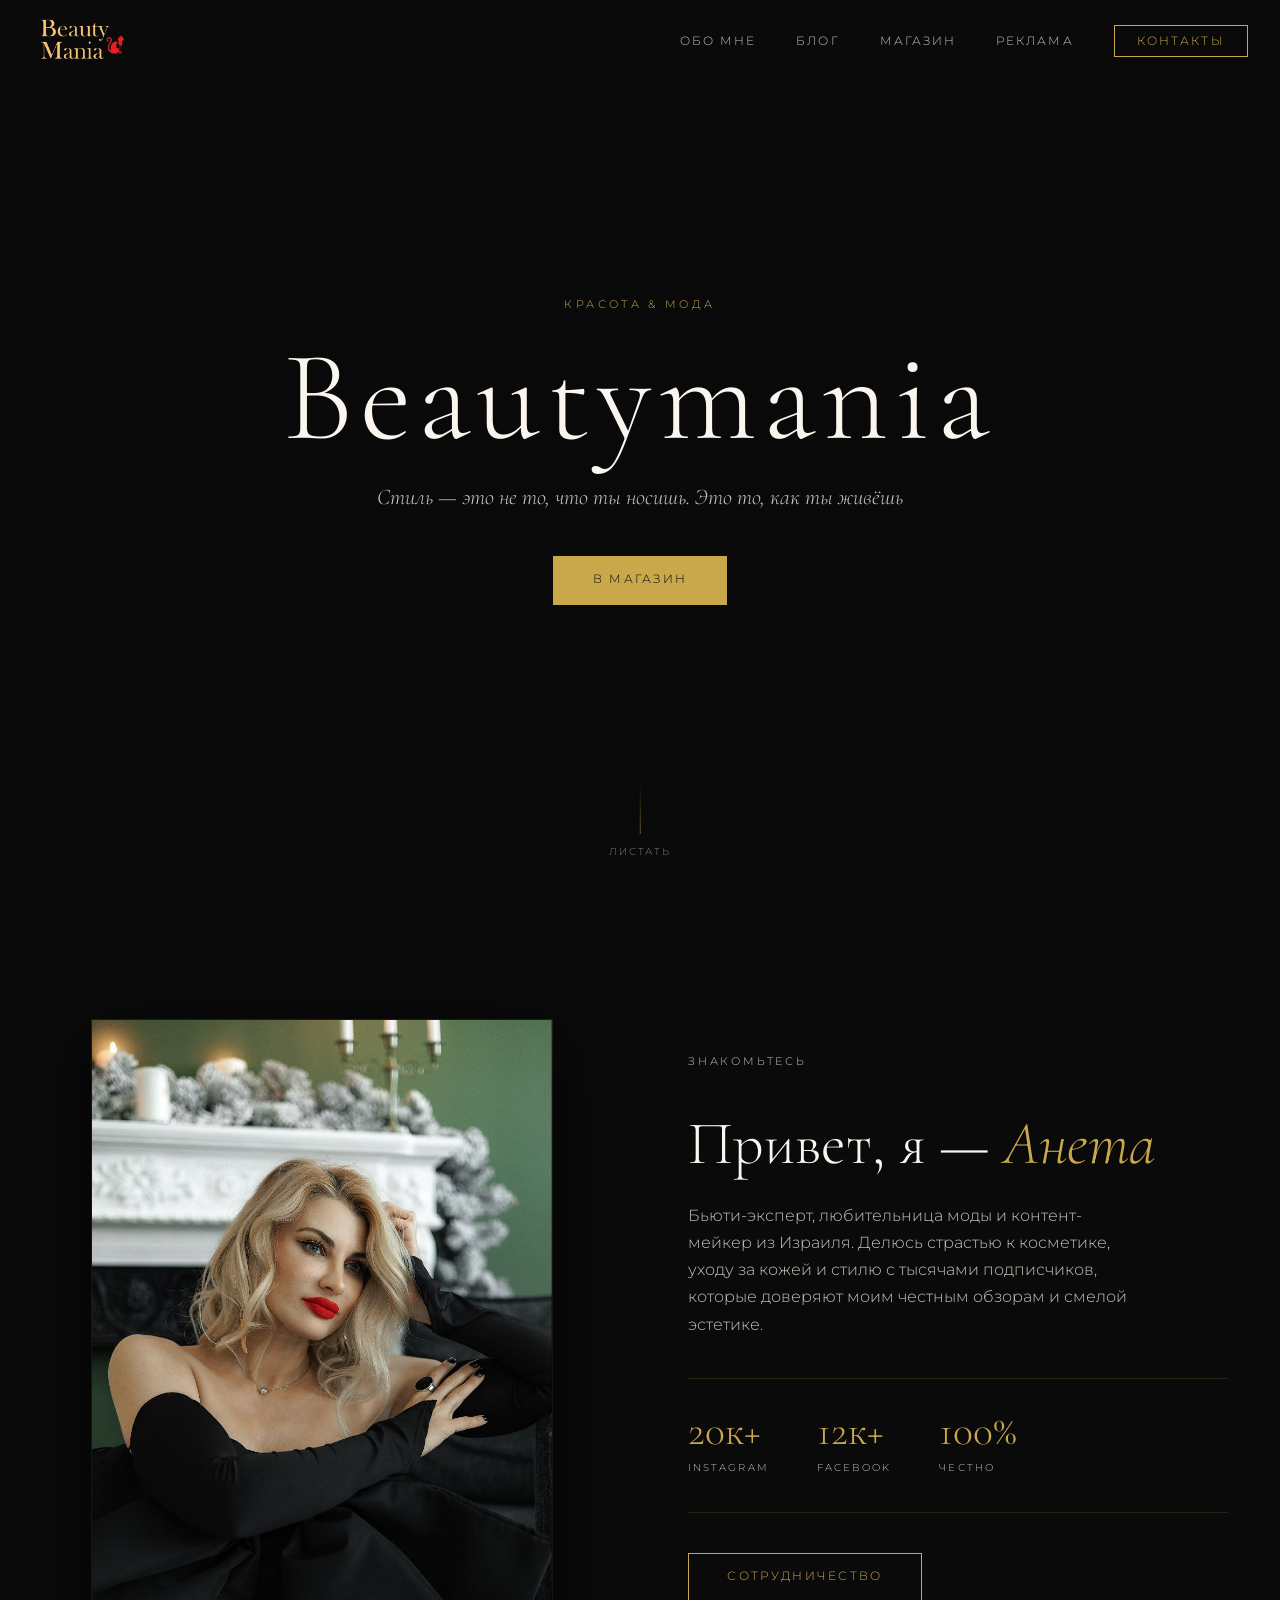
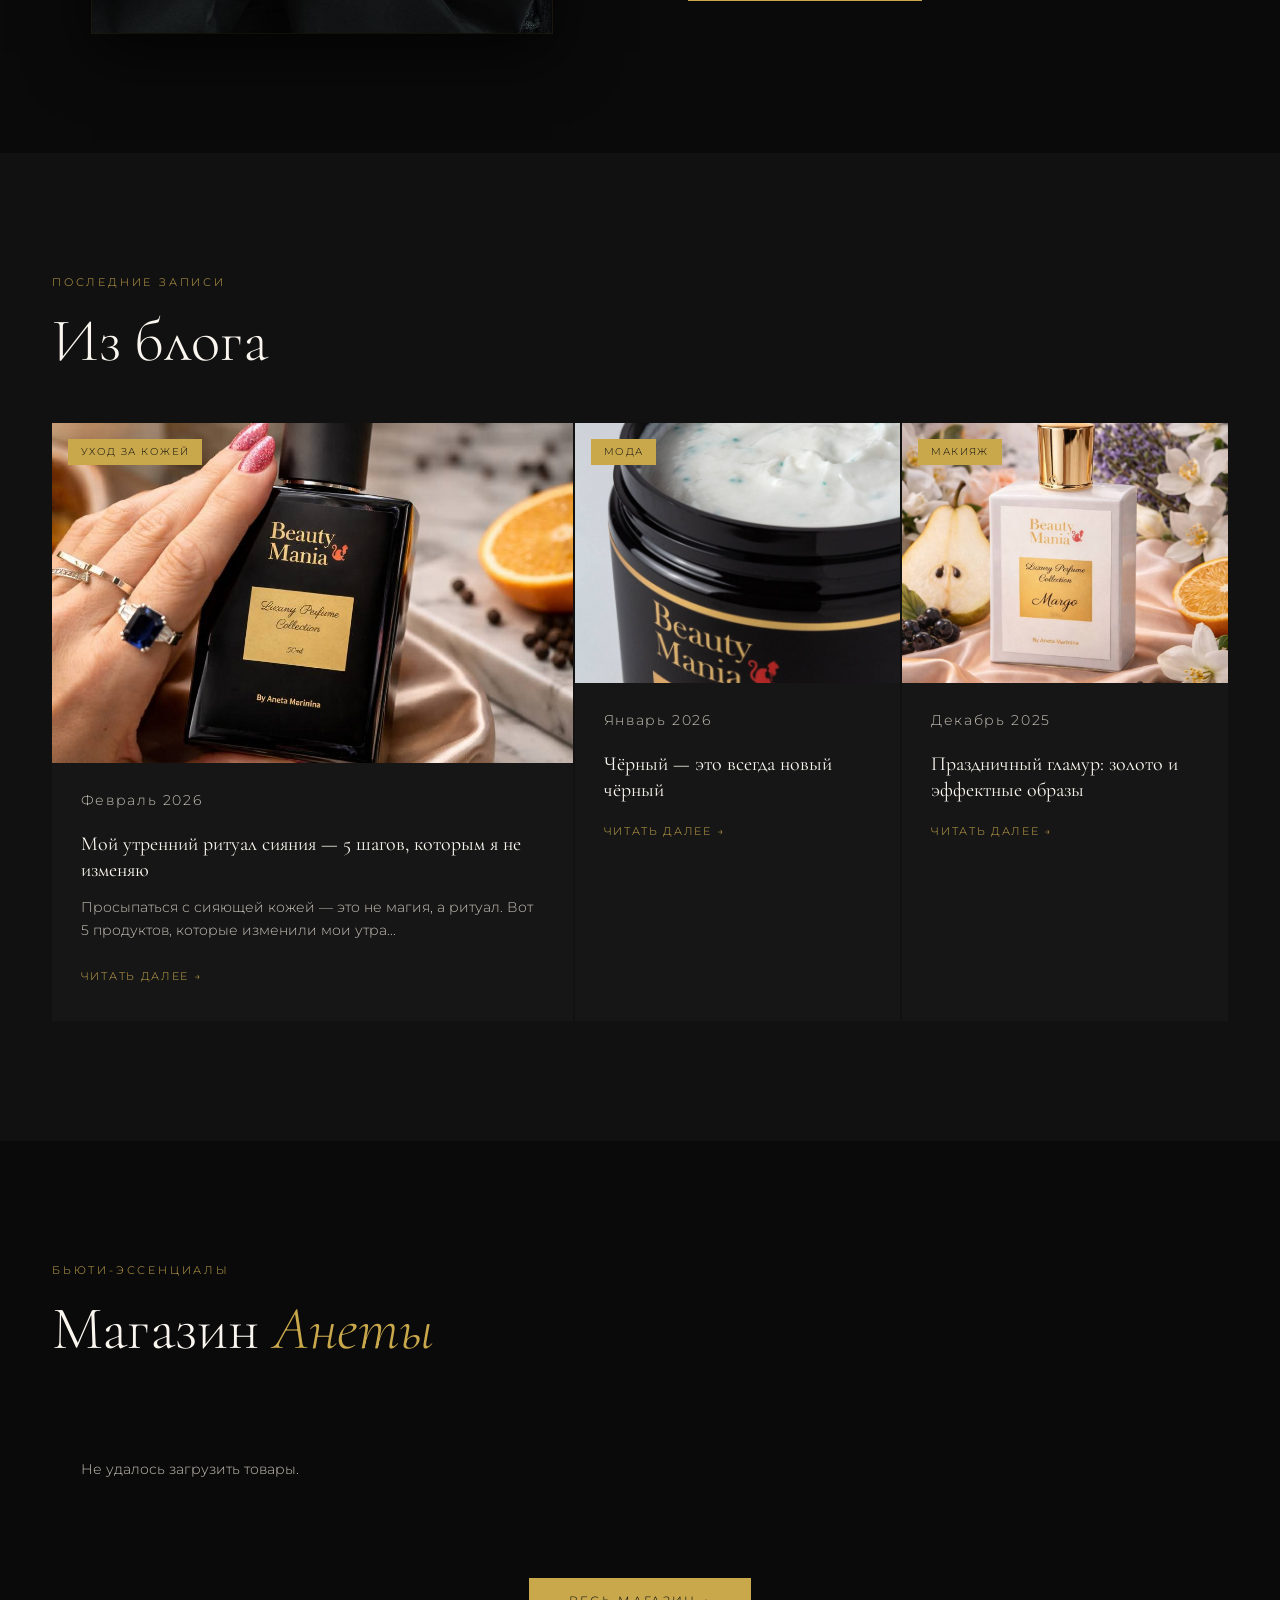
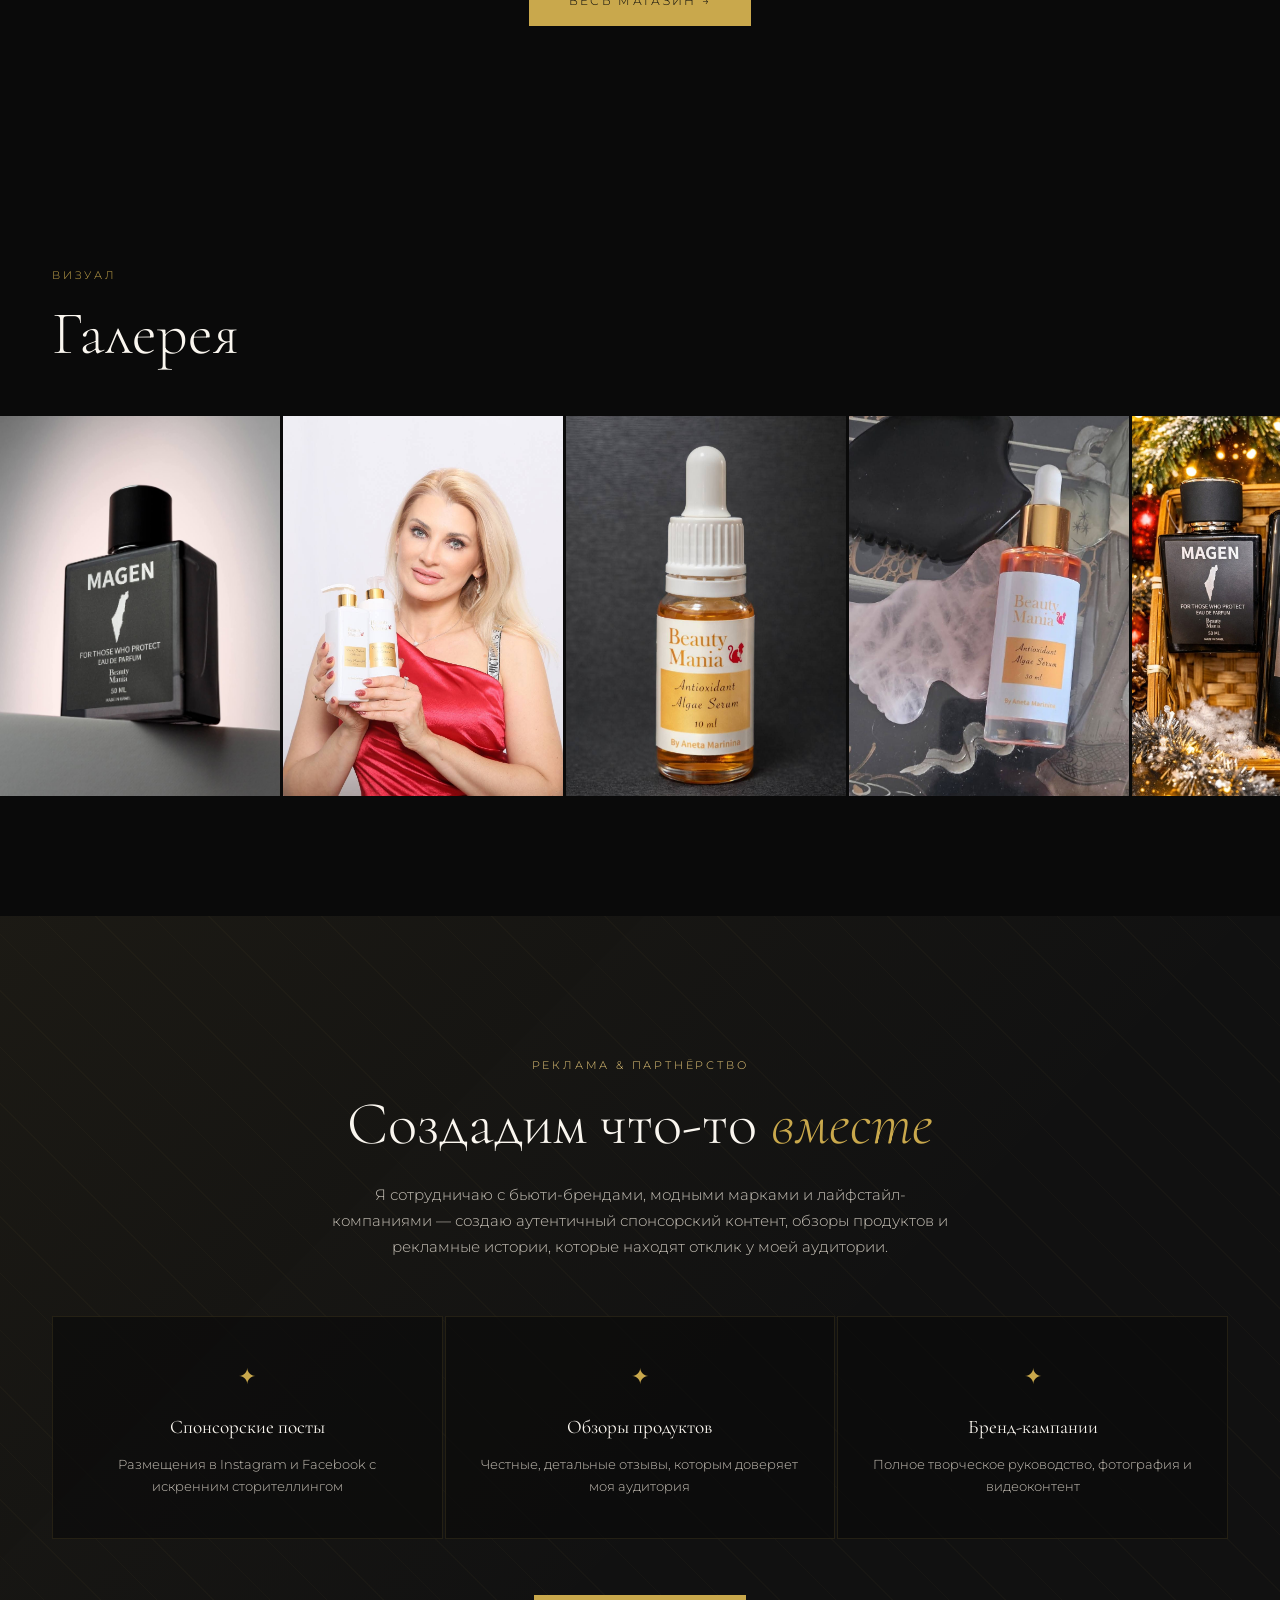
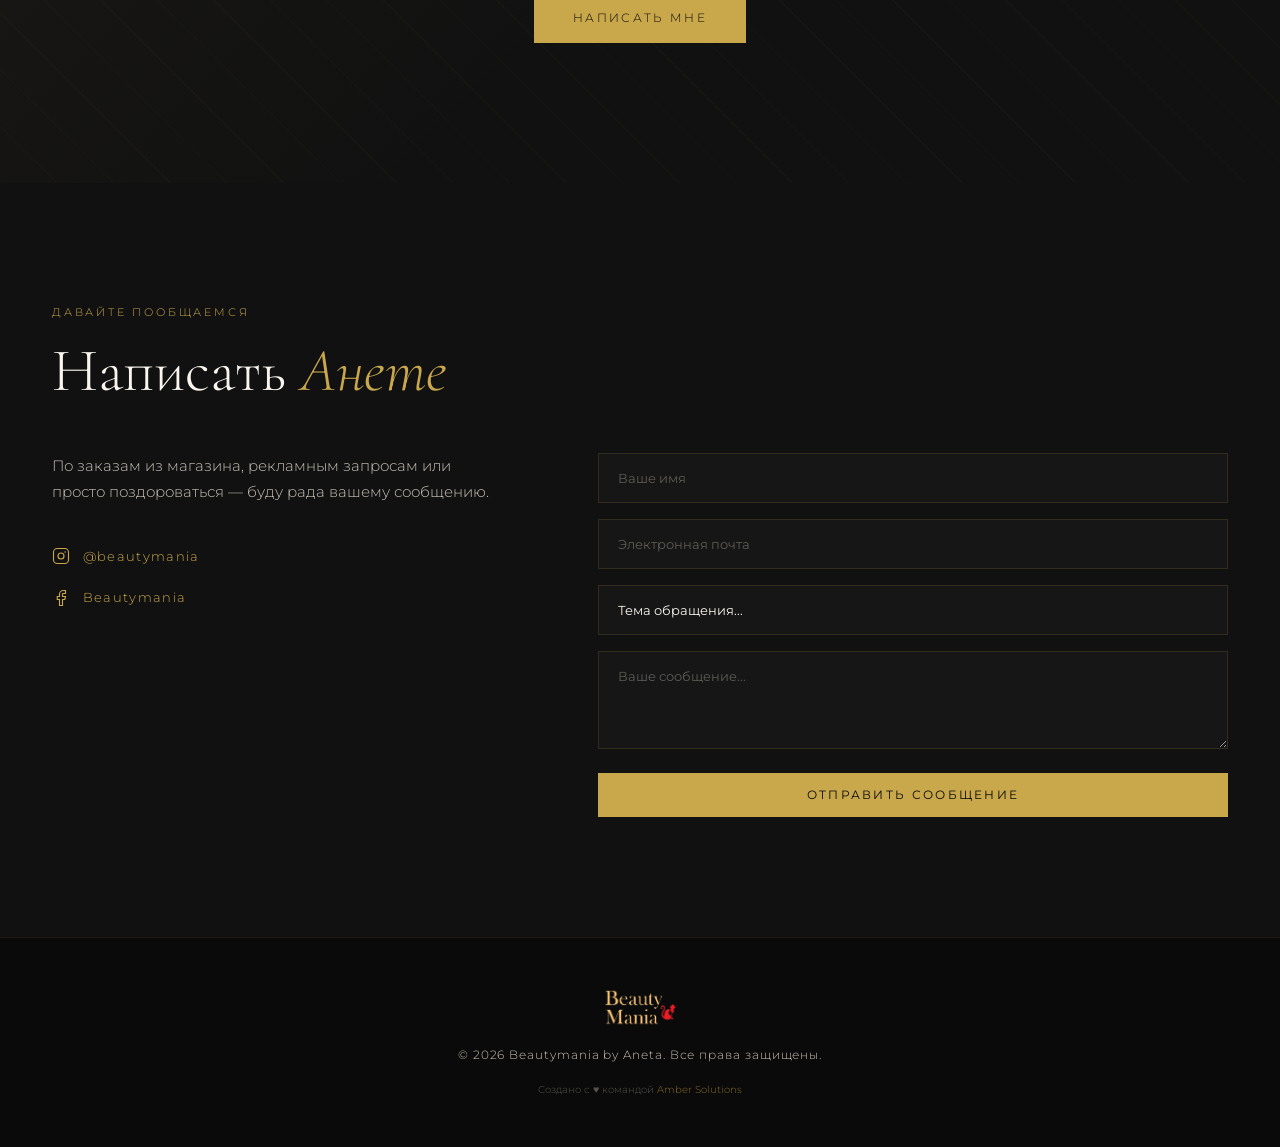
==== commit 5cdbf3a1: "fix-carousel-api-filter" ====
--- a/index.html
+++ b/index.html
@@ -150,52 +150,7 @@
   <div class="bm-carousel-outer" id="bmOuter">
     <div class="bm-swiper-wrap">
       <div class="bm-track" id="bmTrack">
-
-        <div class="bm-slide">
-          <div class="bm-card">
-            <div class="bm-card-bg"></div>
-            <div class="bm-bottle-wrap">
-              <img class="bm-bottle-img bm-blend" src="media/img/eye-cream.png" alt="Shimmer Eye Cream" />
-            </div>
-            <div class="bm-shadow"></div>
-            <div class="bm-info">
-              <div class="bm-cat"><span>Уход за кожей</span></div>
-              <div class="bm-name"><span>Shimmer Eye Cream</span></div>
-              <div class="bm-price"><span>By Aneta Marinina</span></div>
-            </div>
-          </div>
-        </div>
-
-        <div class="bm-slide">
-          <div class="bm-card">
-            <div class="bm-card-bg"></div>
-            <div class="bm-bottle-wrap">
-              <img class="bm-bottle-img" src="media/img/perfume-margo.png" alt="Margo" />
-            </div>
-            <div class="bm-shadow"></div>
-            <div class="bm-info">
-              <div class="bm-cat"><span>Luxury Perfume</span></div>
-              <div class="bm-name"><span>Margo</span></div>
-              <div class="bm-price"><span>By Aneta Marinina</span></div>
-            </div>
-          </div>
-        </div>
-
-        <div class="bm-slide">
-          <div class="bm-card">
-            <div class="bm-card-bg"></div>
-            <div class="bm-bottle-wrap">
-              <img class="bm-bottle-img" src="media/img/perfume-black.png" alt="Luxury Collection" />
-            </div>
-            <div class="bm-shadow"></div>
-            <div class="bm-info">
-              <div class="bm-cat"><span>Luxury Perfume</span></div>
-              <div class="bm-name"><span>Luxury Collection</span></div>
-              <div class="bm-price"><span>By Aneta Marinina</span></div>
-            </div>
-          </div>
-        </div>
-
+        <!-- Слайды генерируются динамически из Trinity CRM -->
       </div>
     </div>
     <div class="bm-nav">
--- a/css/style.css
+++ b/css/style.css
@@ -435,49 +435,44 @@
   overflow: visible; cursor: grab;
   transition: transform 700ms, filter 700ms;
 }
-/* Фон карточки — прячется у боковых */
+/* Фон карточки — скрыт по умолчанию, JS показывает только у активной */
 .bm-card-bg {
   position: absolute; inset: 0; border-radius: 20px;
   background: #111;
-  opacity: var(--bm-bg-op, 1);
+  pointer-events: none; z-index: 0;
+  opacity: 0;
   transition: opacity 700ms;
-  pointer-events: none; z-index: 0;
-}
-/* Псевдо-рамка */
+}
+/* Рамка — только у активной карточки */
 .bm-card::before {
   content: ''; position: absolute; inset: 0; border-radius: 20px;
-  border: 1px solid rgba(201,168,76,0.45);
-  box-shadow: 0 0 24px rgba(201,168,76,0.08);
+  border: 1px solid rgba(201,168,76,0.5);
+  box-shadow: 0 0 32px rgba(201,168,76,0.18), 0 0 8px rgba(201,168,76,0.10);
   opacity: var(--bm-border-op, 0);
-  transition: opacity 700ms, box-shadow 700ms;
+  transition: opacity 700ms;
   pointer-events: none; z-index: 10;
 }
-.bm-card.bm-active::before {
-  border-color: rgba(201,168,76,0.6);
-  box-shadow: 0 0 32px rgba(201,168,76,0.18), 0 0 8px rgba(201,168,76,0.10);
-}
-/* Флакон внутри карточки — свой filter независим от карточки через isolation */
+.bm-card:active { cursor: grabbing; }
+#bmOuter, #bmTrack { user-select: none; -webkit-user-select: none; }
 .bm-bottle-wrap {
   position: absolute; top: -70px; width: 130%; left: -15%;
   display: flex; justify-content: center; z-index: 2; pointer-events: none;
-  transition: transform 700ms, filter 700ms;
-  filter: var(--bm-bottle-filter, brightness(1));
-}
-.bm-card:active { cursor: grabbing; }
-.bm-bottle-img { width: 100%; display: block; user-select: none; }
+}
+.bm-bottle-img { width: 100%; display: block; user-select: none; mix-blend-mode: screen; }
 /* PNG с чёрным фоном — mix-blend-mode screen убирает чёрный */
 .bm-bottle-img.bm-blend { mix-blend-mode: screen; }
 .bm-shadow {
   position: absolute; bottom: 88px; left: 50%; transform: translateX(-50%);
   width: 90px; height: 14px; border-radius: 50%;
   background: rgba(0,0,0,0.55); filter: blur(9px); z-index: 3;
+  transition: opacity 700ms;
 }
 .bm-info {
   position: absolute; bottom: 0; left: 0; right: 0; padding: 22px 18px;
-  /* закруглённые нижние углы совпадают с border-radius карточки */
   border-radius: 0 0 20px 20px;
   background: linear-gradient(to top, rgba(10,8,2,0.98) 60%, transparent);
   z-index: 9;
+  transition: opacity 700ms;
 }
 .bm-cat { overflow: hidden; margin-bottom: 4px; }
 .bm-cat span { display: inline-flex; font-size: 8px; letter-spacing: 2.5px; color: #c9a84c; text-transform: uppercase; font-weight: 500; }
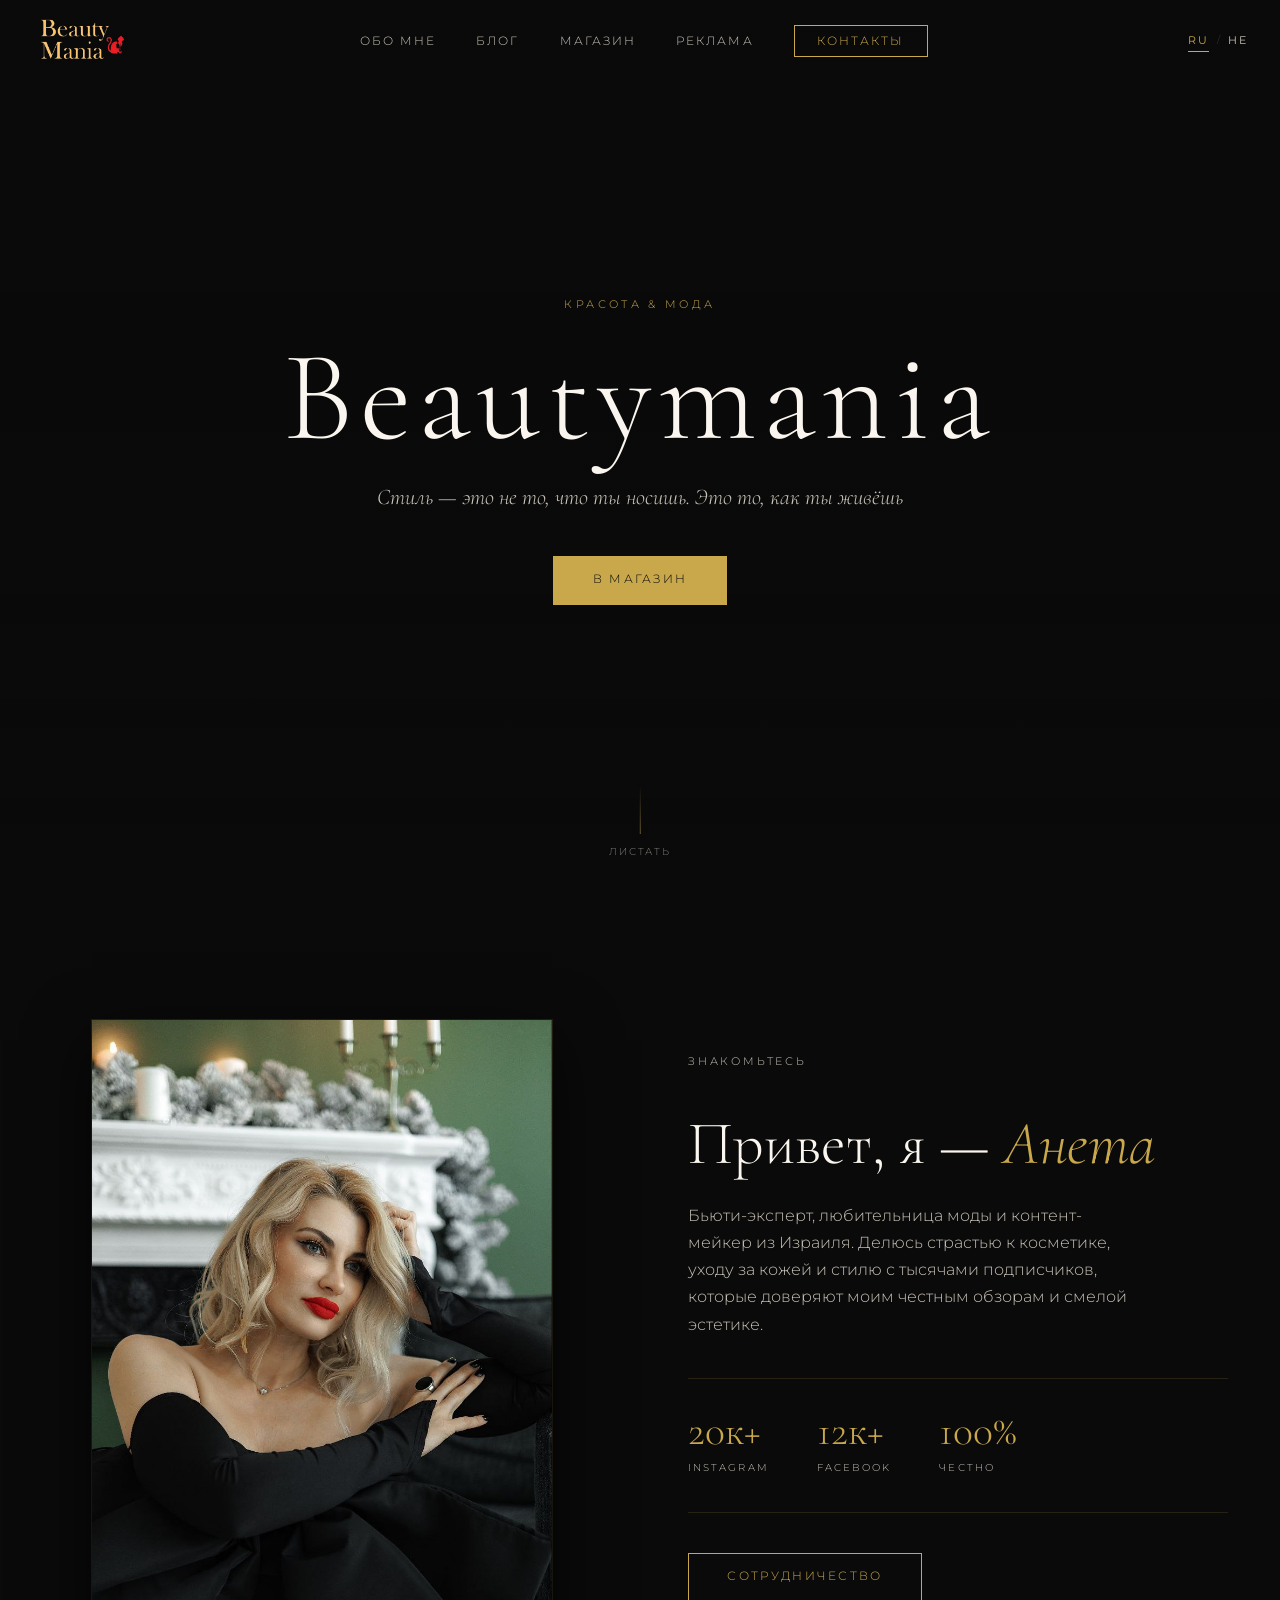
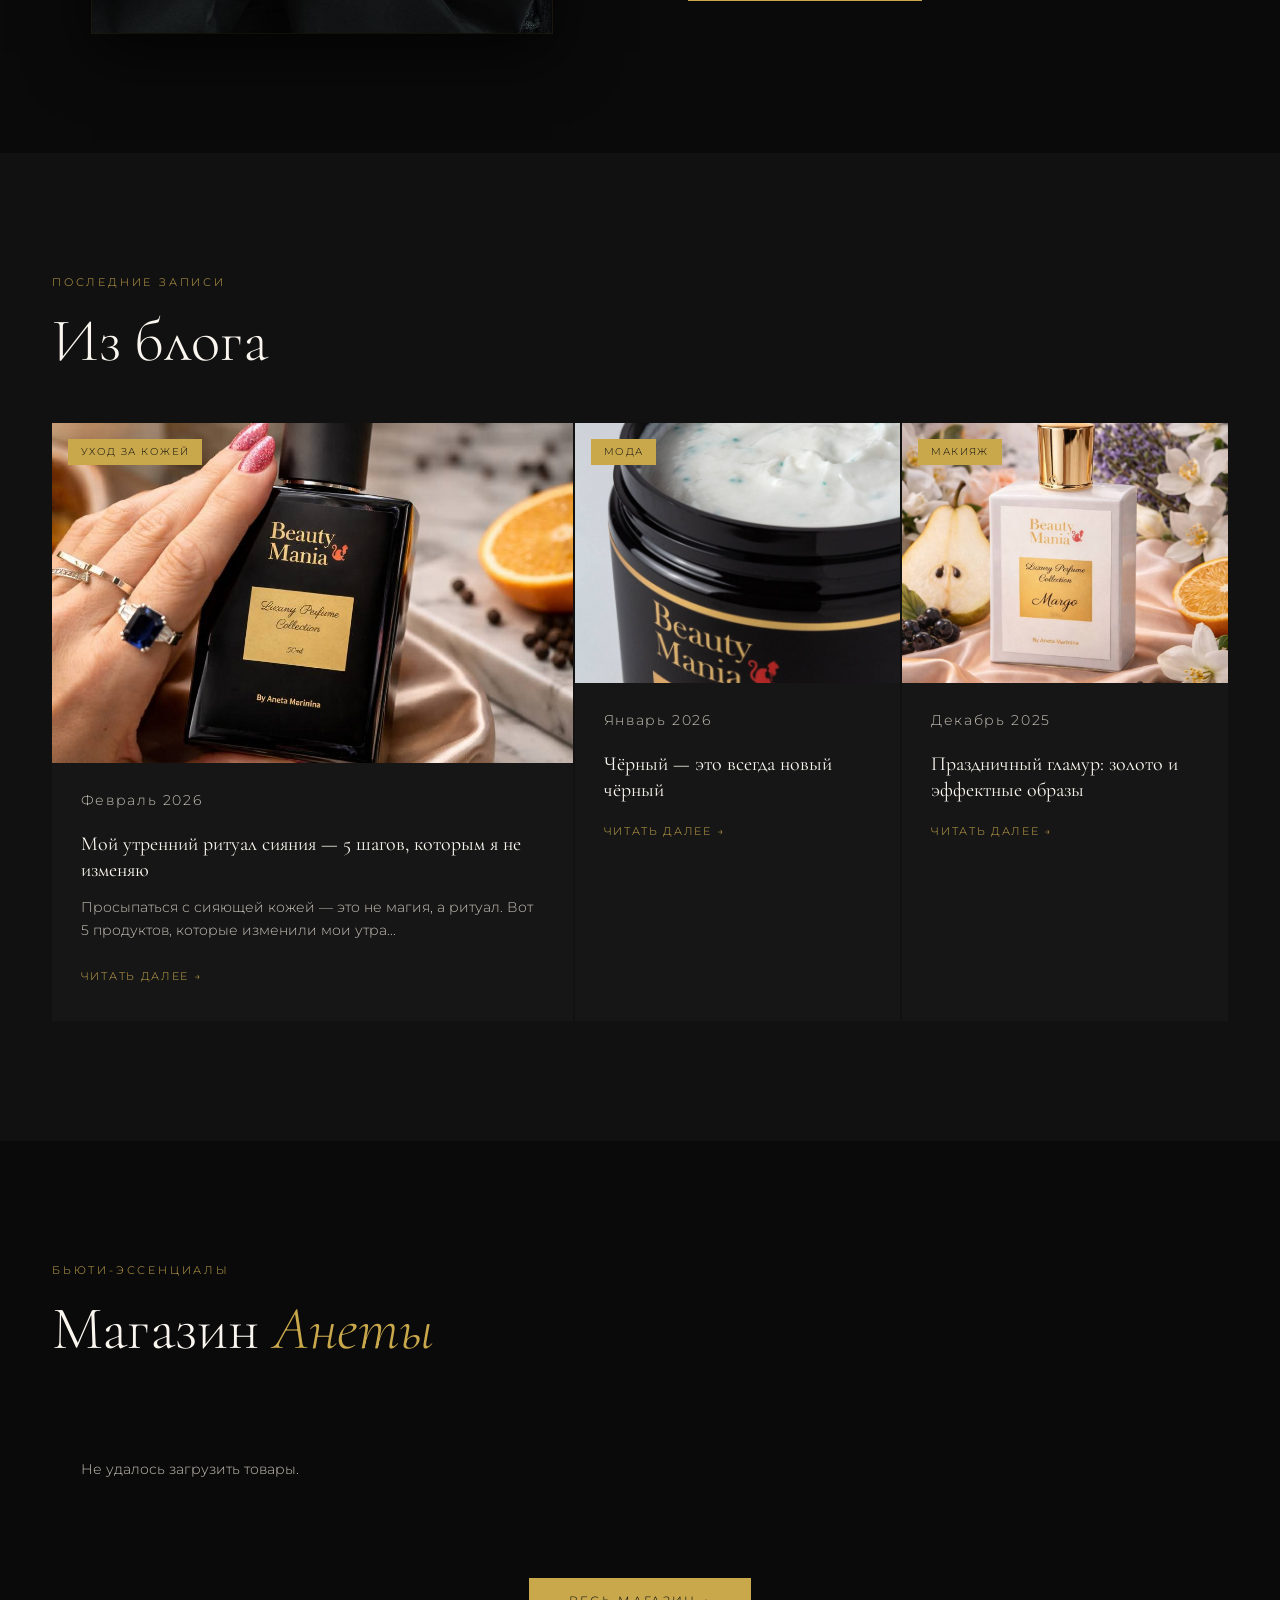
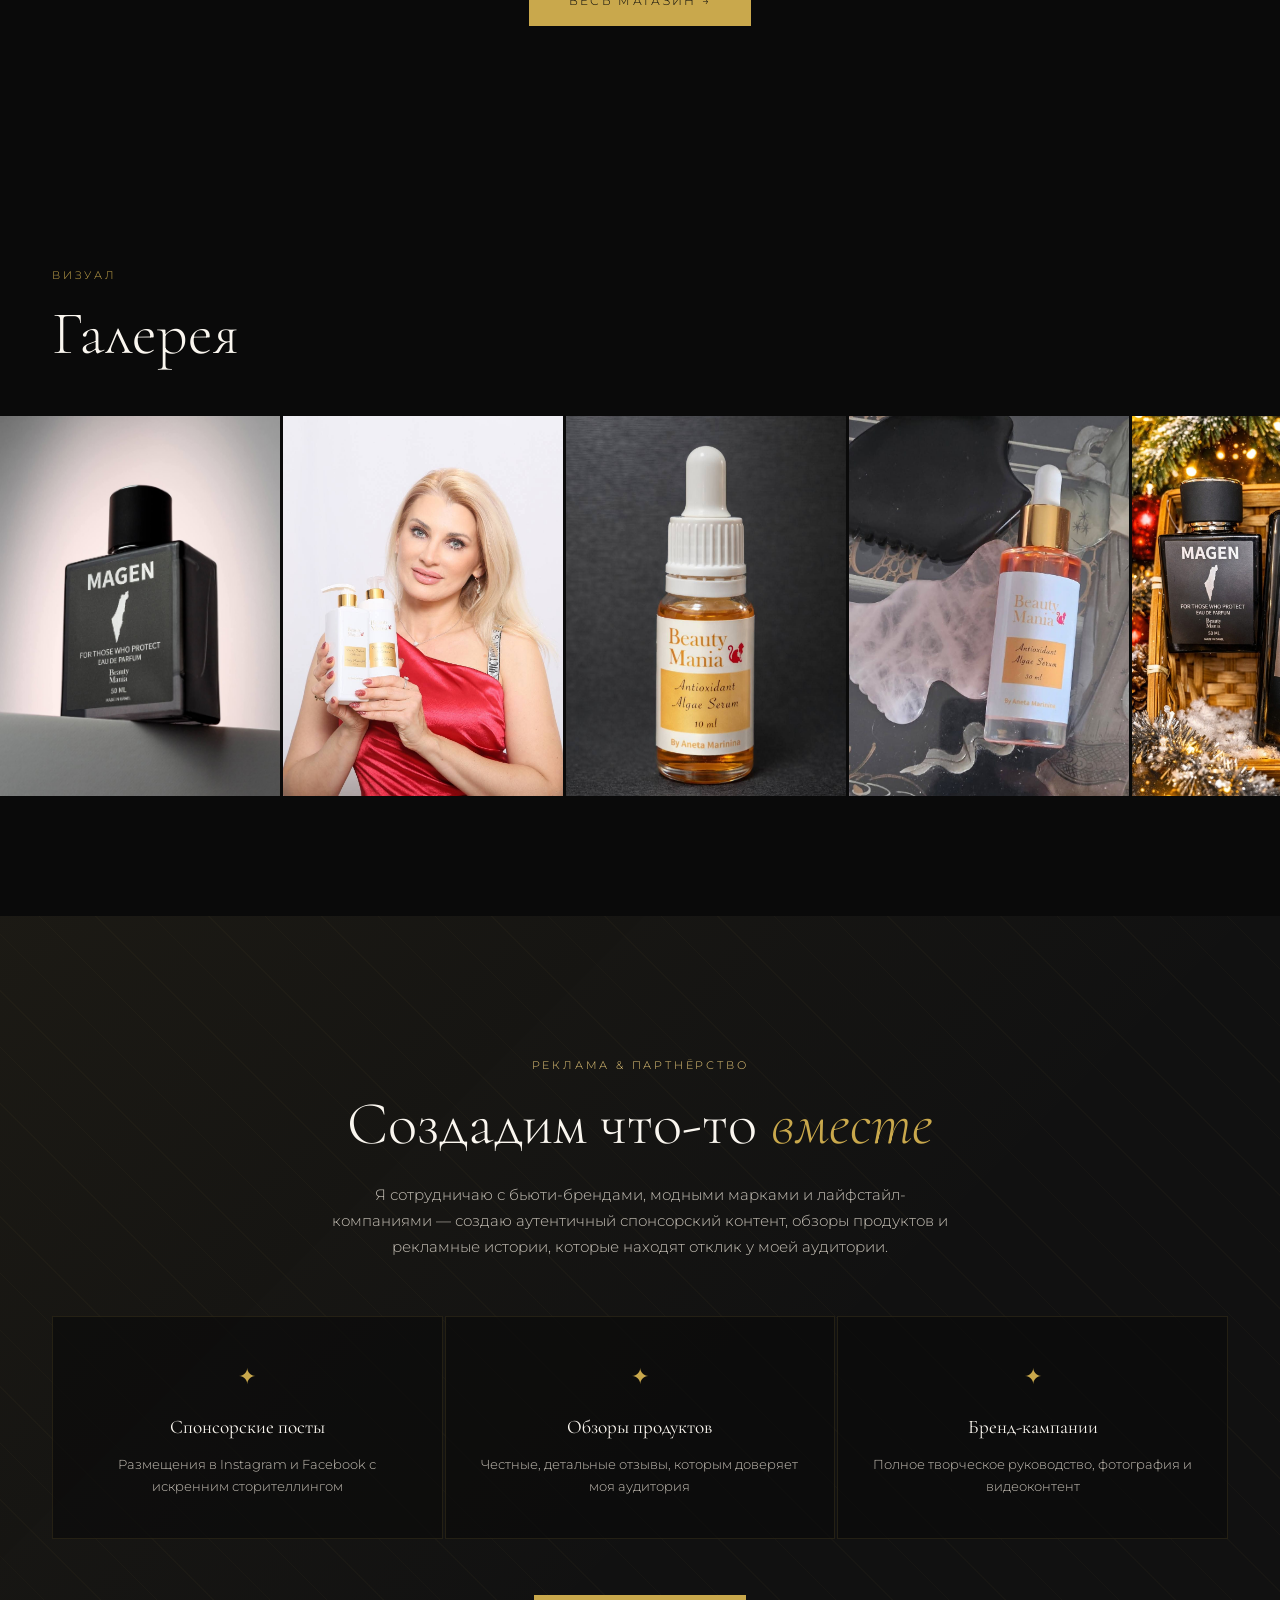
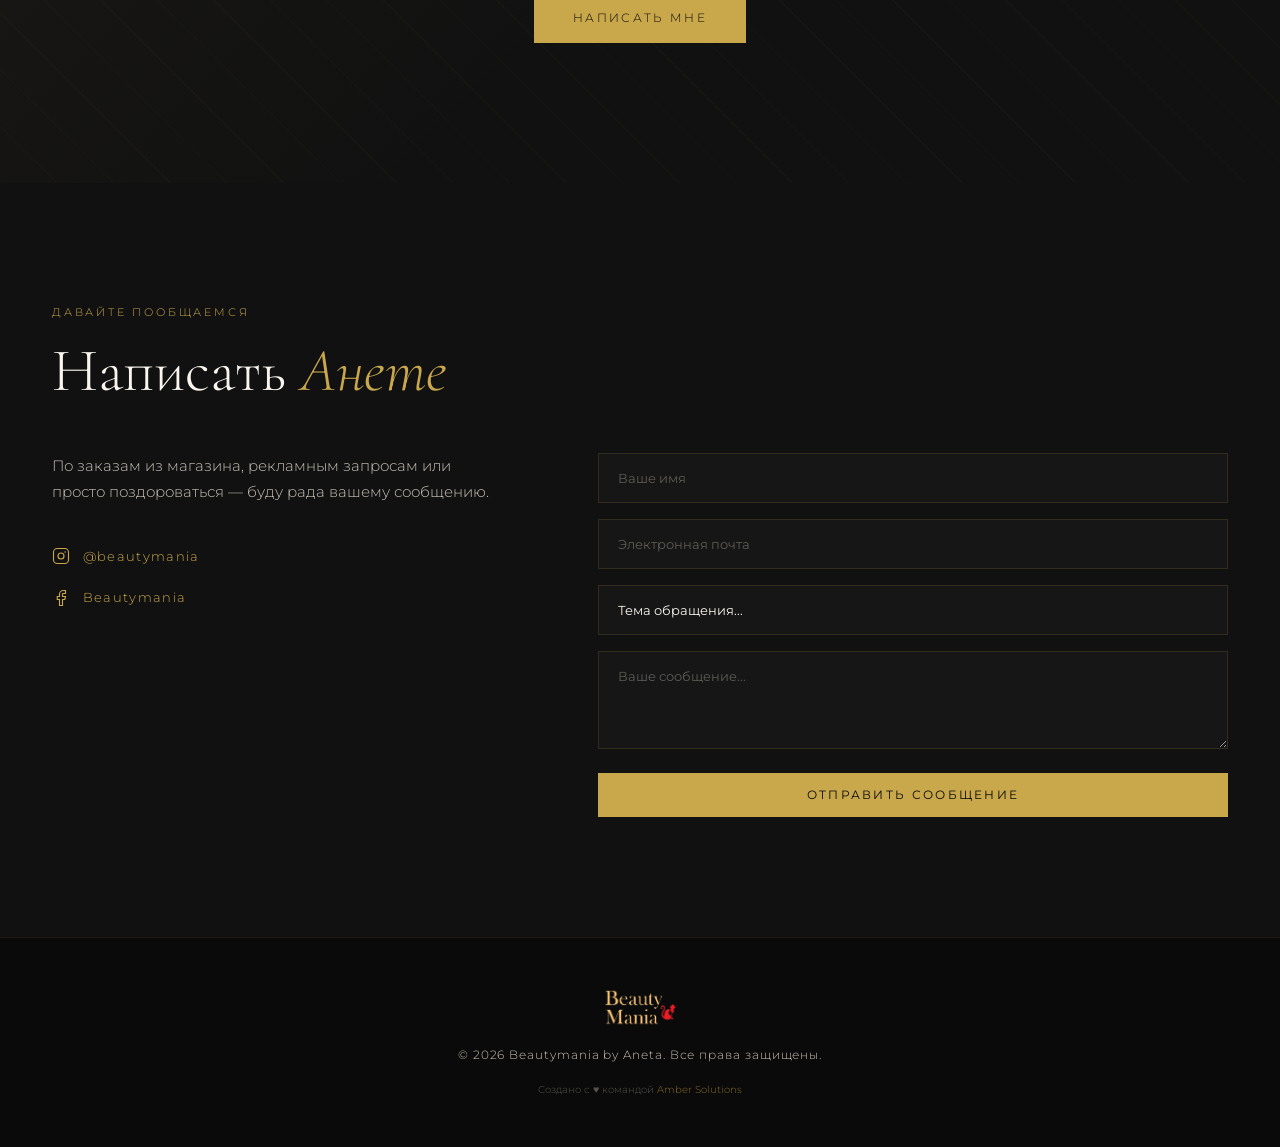
==== commit b2e70b31: "feat: add RU/HE language switcher with full Hebrew RTL support - Added lang switcher (RU / HE) in de" ====
--- a/index.html
+++ b/index.html
@@ -1,5 +1,5 @@
 <!DOCTYPE html>
-<html lang="ru" dir="ltr">
+<html lang="ru" dir="ltr" data-lang="ru">
 <head>
   <meta charset="UTF-8" />
   <meta name="viewport" content="width=device-width, initial-scale=1.0" />
@@ -7,11 +7,12 @@
   <meta name="description" content="Красота, мода и косметика. Блог, магазин и рекламные коллаборации." />
   <link rel="preconnect" href="https://fonts.googleapis.com" />
   <link rel="preconnect" href="https://fonts.gstatic.com" crossorigin />
-  <link href="https://fonts.googleapis.com/css2?family=Cormorant+Garamond:ital,wght@0,300;0,400;0,600;1,300;1,400&family=Montserrat:wght@300;400;500;600&display=swap" rel="stylesheet" />
+  <link href="https://fonts.googleapis.com/css2?family=Cormorant+Garamond:ital,wght@0,300;0,400;0,600;1,300;1,400&family=Montserrat:wght@300;400;500;600&family=Frank+Ruhl+Libre:wght@300;400;500&family=Heebo:wght@300;400;500;600&display=swap" rel="stylesheet" />
   <link rel="icon" type="image/x-icon" href="/favicon.ico" />
   <link rel="icon" type="image/png" sizes="32x32" href="/favicon-32.png" />
   <link rel="apple-touch-icon" sizes="192x192" href="/favicon-192.png" />
   <link rel="stylesheet" href="css/style.css" />
+  <link rel="stylesheet" href="css/lang.css" />
   <link rel="stylesheet" href="css/shop-modal.css" />
 </head>
 <body>
@@ -23,23 +24,33 @@
       <img src="media/logo/Logo_Bm_Trans.png" alt="Beautymania" />
     </a>
     <ul class="nav__links">
-      <li><a href="#about">Обо мне</a></li>
-      <li><a href="#blog">Блог</a></li>
-      <li><a href="/shop">Магазин</a></li>
-      <li><a href="#collab">Реклама</a></li>
-      <li><a href="#contact" class="nav__cta">Контакты</a></li>
+      <li><a href="#about" data-i18n="nav_about">Обо мне</a></li>
+      <li><a href="#blog" data-i18n="nav_blog">Блог</a></li>
+      <li><a href="/shop" data-i18n="nav_shop">Магазин</a></li>
+      <li><a href="#collab" data-i18n="nav_collab">Реклама</a></li>
+      <li><a href="#contact" class="nav__cta" data-i18n="nav_contact">Контакты</a></li>
     </ul>
+    <div class="lang-switcher" id="langSwitcher">
+      <button class="lang-btn active" data-lang="ru">RU</button>
+      <span class="lang-divider">/</span>
+      <button class="lang-btn" data-lang="he">HE</button>
+    </div>
     <button class="nav__burger" id="burger" aria-label="Меню">
       <span></span><span></span><span></span>
     </button>
   </div>
   <div class="nav__mobile" id="mobileMenu">
+    <div class="lang-switcher lang-switcher--mobile">
+      <button class="lang-btn active" data-lang="ru">RU</button>
+      <span class="lang-divider">/</span>
+      <button class="lang-btn" data-lang="he">HE</button>
+    </div>
     <ul>
-      <li><a href="#about">Обо мне</a></li>
-      <li><a href="#blog">Блог</a></li>
-      <li><a href="/shop">Магазин</a></li>
-      <li><a href="#collab">Реклама</a></li>
-      <li><a href="#contact">Контакты</a></li>
+      <li><a href="#about" data-i18n="nav_about">Обо мне</a></li>
+      <li><a href="#blog" data-i18n="nav_blog">Блог</a></li>
+      <li><a href="/shop" data-i18n="nav_shop">Магазин</a></li>
+      <li><a href="#collab" data-i18n="nav_collab">Реклама</a></li>
+      <li><a href="#contact" data-i18n="nav_contact">Контакты</a></li>
     </ul>
   </div>
 </nav>
@@ -51,12 +62,12 @@
   </video>
   <div class="hero__overlay"></div>
   <div class="hero__content">
-    <p class="hero__label">Красота &amp; Мода</p>
+    <p class="hero__label" data-i18n="hero_label">Красота &amp; Мода</p>
     <h1 class="hero__title">Beautymania</h1>
-    <p class="hero__sub">Стиль — это не то, что ты носишь. Это то, как ты живёшь</p>
-    <a href="/shop" class="btn btn--gold">В магазин</a>
-  </div>
-  <div class="hero__scroll"><span></span><p>Листать</p></div>
+    <p class="hero__sub" data-i18n="hero_sub">Стиль — это не то, что ты носишь. Это то, как ты живёшь</p>
+    <a href="/shop" class="btn btn--gold" data-i18n="hero_btn">В магазин</a>
+  </div>
+  <div class="hero__scroll"><span></span><p data-i18n="hero_scroll">Листать</p></div>
 </section>
 
 <!-- ABOUT -->
@@ -72,15 +83,15 @@
       </div>
     </div>
     <div class="about__text">
-      <p class="section__label">Знакомьтесь</p>
-      <h2 class="section__title">Привет, я — <em>Анета</em></h2>
-      <p>Бьюти-эксперт, любительница моды и контент-мейкер из Израиля. Делюсь страстью к косметике, уходу за кожей и стилю с тысячами подписчиков, которые доверяют моим честным обзорам и смелой эстетике.</p>
+      <p class="section__label" data-i18n="about_label">Знакомьтесь</p>
+      <h2 class="section__title" data-i18n="about_title">Привет, я — <em>Анета</em></h2>
+      <p data-i18n="about_desc">Бьюти-эксперт, любительница моды и контент-мейкер из Израиля. Делюсь страстью к косметике, уходу за кожей и стилю с тысячами подписчиков, которые доверяют моим честным обзорам и смелой эстетике.</p>
       <div class="about__stats">
         <div class="stat"><span class="stat__num">20к+</span><span class="stat__label">Instagram</span></div>
         <div class="stat"><span class="stat__num">12к+</span><span class="stat__label">Facebook</span></div>
-        <div class="stat"><span class="stat__num">100%</span><span class="stat__label">Честно</span></div>
-      </div>
-      <a href="#contact" class="btn btn--outline">Сотрудничество</a>
+        <div class="stat"><span class="stat__num">100%</span><span class="stat__label" data-i18n="about_honest">Честно</span></div>
+      </div>
+      <a href="#contact" class="btn btn--outline" data-i18n="about_cta">Сотрудничество</a>
     </div>
   </div>
 </section>
@@ -88,41 +99,41 @@
 <!-- BLOG -->
 <section class="blog section" id="blog">
   <div class="container">
-    <p class="section__label">Последние записи</p>
-    <h2 class="section__title">Из блога</h2>
+    <p class="section__label" data-i18n="blog_label">Последние записи</p>
+    <h2 class="section__title" data-i18n="blog_title">Из блога</h2>
     <div class="blog__grid">
       <article class="blog-card blog-card--featured">
         <div class="blog-card__img">
           <img src="media/img/IMG-20260226-WA0006.jpg" alt="Пост" />
-          <span class="blog-card__tag">Уход за кожей</span>
+          <span class="blog-card__tag" data-i18n="blog1_tag">Уход за кожей</span>
         </div>
         <div class="blog-card__body">
-          <p class="blog-card__date">Февраль 2026</p>
-          <h3>Мой утренний ритуал сияния — 5 шагов, которым я не изменяю</h3>
-          <p>Просыпаться с сияющей кожей — это не магия, а ритуал. Вот 5 продуктов, которые изменили мои утра...</p>
-          <a href="#" class="link-arrow">Читать далее →</a>
+          <p class="blog-card__date" data-i18n="blog1_date">Февраль 2026</p>
+          <h3 data-i18n="blog1_title">Мой утренний ритуал сияния — 5 шагов, которым я не изменяю</h3>
+          <p data-i18n="blog1_desc">Просыпаться с сияющей кожей — это не магия, а ритуал. Вот 5 продуктов, которые изменили мои утра...</p>
+          <a href="#" class="link-arrow" data-i18n="blog_read">Читать далее →</a>
         </div>
       </article>
       <article class="blog-card">
         <div class="blog-card__img">
           <img src="media/img/IMG-20260226-WA0007.jpg" alt="Пост" />
-          <span class="blog-card__tag">Мода</span>
+          <span class="blog-card__tag" data-i18n="blog2_tag">Мода</span>
         </div>
         <div class="blog-card__body">
-          <p class="blog-card__date">Январь 2026</p>
-          <h3>Чёрный — это всегда новый чёрный</h3>
-          <a href="#" class="link-arrow">Читать далее →</a>
+          <p class="blog-card__date" data-i18n="blog2_date">Январь 2026</p>
+          <h3 data-i18n="blog2_title">Чёрный — это всегда новый чёрный</h3>
+          <a href="#" class="link-arrow" data-i18n="blog_read">Читать далее →</a>
         </div>
       </article>
       <article class="blog-card">
         <div class="blog-card__img">
           <img src="media/img/IMG-20260226-WA0009.jpg" alt="Пост" />
-          <span class="blog-card__tag">Макияж</span>
+          <span class="blog-card__tag" data-i18n="blog3_tag">Макияж</span>
         </div>
         <div class="blog-card__body">
-          <p class="blog-card__date">Декабрь 2025</p>
-          <h3>Праздничный гламур: золото и эффектные образы</h3>
-          <a href="#" class="link-arrow">Читать далее →</a>
+          <p class="blog-card__date" data-i18n="blog3_date">Декабрь 2025</p>
+          <h3 data-i18n="blog3_title">Праздничный гламур: золото и эффектные образы</h3>
+          <a href="#" class="link-arrow" data-i18n="blog_read">Читать далее →</a>
         </div>
       </article>
     </div>
@@ -132,11 +143,11 @@
 <!-- SHOP PREVIEW — 4 рандомных товара -->
 <section class="shop section" id="shop">
   <div class="container">
-    <p class="section__label">Бьюти-эссенциалы</p>
-    <h2 class="section__title">Магазин <em>Анеты</em></h2>
+    <p class="section__label" data-i18n="shop_label">Бьюти-эссенциалы</p>
+    <h2 class="section__title" data-i18n="shop_title">Магазин <em>Анеты</em></h2>
     <div class="shop__grid" id="shopGrid"></div>
     <div class="shop__cta">
-      <a href="/shop" class="btn btn--gold">Весь магазин →</a>
+      <a href="/shop" class="btn btn--gold" data-i18n="shop_cta">Весь магазин →</a>
     </div>
   </div>
 </section>
@@ -144,8 +155,8 @@
 <!-- BESTSELLERS CAROUSEL -->
 <section class="bm-carousel-section section" id="bestsellers">
   <div class="container">
-    <p class="section__label">Бьюти-коллекция</p>
-    <h2 class="section__title">Наши <em>бестселлеры</em></h2>
+    <p class="section__label" data-i18n="bs_label">Бьюти-коллекция</p>
+    <h2 class="section__title" data-i18n="bs_title">Наши <em>бестселлеры</em></h2>
   </div>
   <div class="bm-carousel-outer" id="bmOuter">
     <div class="bm-swiper-wrap">
@@ -154,9 +165,9 @@
       </div>
     </div>
     <div class="bm-nav">
-      <button class="bm-btn bm-prev" id="bmPrev" disabled><span>← Назад</span></button>
+      <button class="bm-btn bm-prev" id="bmPrev" disabled><span data-i18n="carousel_prev">← Назад</span></button>
       <div class="bm-dots" id="bmDots"></div>
-      <button class="bm-btn bm-next" id="bmNext"><span>Вперёд →</span></button>
+      <button class="bm-btn bm-next" id="bmNext"><span data-i18n="carousel_next">Вперёд →</span></button>
     </div>
   </div>
 </section>
@@ -164,8 +175,8 @@
 <!-- GALLERY -->
 <section class="gallery section">
   <div class="container">
-    <p class="section__label">Визуал</p>
-    <h2 class="section__title">Галерея</h2>
+    <p class="section__label" data-i18n="gallery_label">Визуал</p>
+    <h2 class="section__title" data-i18n="gallery_title">Галерея</h2>
   </div>
   <div class="gallery__track-wrapper">
     <div class="gallery__strip" id="galleryStrip">
@@ -191,26 +202,26 @@
 <section class="collab section" id="collab">
   <div class="collab__bg"></div>
   <div class="container collab__inner">
-    <p class="section__label section__label--light">Реклама &amp; Партнёрство</p>
-    <h2 class="section__title section__title--light">Создадим что-то <em>вместе</em></h2>
-    <p class="collab__desc">Я сотрудничаю с бьюти-брендами, модными марками и лайфстайл-компаниями — создаю аутентичный спонсорский контент, обзоры продуктов и рекламные истории, которые находят отклик у моей аудитории.</p>
+    <p class="section__label section__label--light" data-i18n="collab_label">Реклама &amp; Партнёрство</p>
+    <h2 class="section__title section__title--light" data-i18n="collab_title">Создадим что-то <em>вместе</em></h2>
+    <p class="collab__desc" data-i18n="collab_desc">Я сотрудничаю с бьюти-брендами, модными марками и лайфстайл-компаниями — создаю аутентичный спонсорский контент, обзоры продуктов и рекламные истории, которые находят отклик у моей аудитории.</p>
     <div class="collab__cards">
-      <div class="collab-card"><div class="collab-card__icon">✦</div><h4>Спонсорские посты</h4><p>Размещения в Instagram и Facebook с искренним сторителлингом</p></div>
-      <div class="collab-card"><div class="collab-card__icon">✦</div><h4>Обзоры продуктов</h4><p>Честные, детальные отзывы, которым доверяет моя аудитория</p></div>
-      <div class="collab-card"><div class="collab-card__icon">✦</div><h4>Бренд-кампании</h4><p>Полное творческое руководство, фотография и видеоконтент</p></div>
-    </div>
-    <a href="#contact" class="btn btn--gold">Написать мне</a>
+      <div class="collab-card"><div class="collab-card__icon">✦</div><h4 data-i18n="collab_card1_title">Спонсорские посты</h4><p data-i18n="collab_card1_desc">Размещения в Instagram и Facebook с искренним сторителлингом</p></div>
+      <div class="collab-card"><div class="collab-card__icon">✦</div><h4 data-i18n="collab_card2_title">Обзоры продуктов</h4><p data-i18n="collab_card2_desc">Честные, детальные отзывы, которым доверяет моя аудитория</p></div>
+      <div class="collab-card"><div class="collab-card__icon">✦</div><h4 data-i18n="collab_card3_title">Бренд-кампании</h4><p data-i18n="collab_card3_desc">Полное творческое руководство, фотография и видеоконтент</p></div>
+    </div>
+    <a href="#contact" class="btn btn--gold" data-i18n="collab_cta">Написать мне</a>
   </div>
 </section>
 
 <!-- CONTACT -->
 <section class="contact section" id="contact">
   <div class="container contact__inner">
-    <p class="section__label">Давайте пообщаемся</p>
-    <h2 class="section__title">Написать <em>Анете</em></h2>
+    <p class="section__label" data-i18n="contact_label">Давайте пообщаемся</p>
+    <h2 class="section__title" data-i18n="contact_title">Написать <em>Анете</em></h2>
     <div class="contact__grid">
       <div class="contact__info">
-        <p>По заказам из магазина, рекламным запросам или просто поздороваться — буду рада вашему сообщению.</p>
+        <p data-i18n="contact_desc">По заказам из магазина, рекламным запросам или просто поздороваться — буду рада вашему сообщению.</p>
         <div class="contact__links">
           <a href="https://www.instagram.com/anetta_mari/" target="_blank" class="contact__social">
             <svg viewBox="0 0 24 24" fill="none" stroke="currentColor" stroke-width="1.5"><rect x="2" y="2" width="20" height="20" rx="5"/><circle cx="12" cy="12" r="4"/><circle cx="17.5" cy="6.5" r="1" fill="currentColor" stroke="none"/></svg>
@@ -223,20 +234,20 @@
         </div>
       </div>
       <form class="contact__form" id="contactForm">
-        <div class="form-group"><input type="text" id="formName" placeholder="Ваше имя" required /></div>
-        <div class="form-group"><input type="email" id="formEmail" placeholder="Электронная почта" required /></div>
+        <div class="form-group"><input type="text" id="formName" data-i18n-placeholder="form_name" placeholder="Ваше имя" required /></div>
+        <div class="form-group"><input type="email" id="formEmail" data-i18n-placeholder="form_email" placeholder="Электронная почта" required /></div>
         <div class="form-group">
           <select id="formSubject">
-            <option value="">Тема обращения...</option>
-            <option>Заказ из магазина</option>
-            <option>Реклама / Коллаборация</option>
-            <option>Общий вопрос</option>
+            <option value="" data-i18n="form_subject_default">Тема обращения...</option>
+            <option data-i18n="form_subject_order">Заказ из магазина</option>
+            <option data-i18n="form_subject_collab">Реклама / Коллаборация</option>
+            <option data-i18n="form_subject_other">Общий вопрос</option>
           </select>
         </div>
-        <div class="form-group"><textarea id="formMessage" placeholder="Ваше сообщение..." rows="4" required></textarea></div>
-        <button type="submit" class="btn btn--gold btn--full" id="formBtn">Отправить сообщение</button>
-        <p class="form__success" id="formSuccess">✓ Сообщение отправлено! Скоро свяжусь с вами.</p>
-        <p class="form__error" id="formError">Ошибка отправки. Попробуйте ещё раз.</p>
+        <div class="form-group"><textarea id="formMessage" data-i18n-placeholder="form_message" placeholder="Ваше сообщение..." rows="4" required></textarea></div>
+        <button type="submit" class="btn btn--gold btn--full" id="formBtn" data-i18n="form_submit">Отправить сообщение</button>
+        <p class="form__success" id="formSuccess" data-i18n="form_success">✓ Сообщение отправлено! Скоро свяжусь с вами.</p>
+        <p class="form__error" id="formError" data-i18n="form_error">Ошибка отправки. Попробуйте ещё раз.</p>
       </form>
     </div>
   </div>
@@ -246,8 +257,8 @@
 <footer class="footer">
   <div class="container footer__inner">
     <img src="media/logo/Logo_Bm_Trans.png" alt="Beautymania" class="footer__logo" />
-    <p class="footer__copy">© 2026 Beautymania by Aneta. Все права защищены.</p>
-    <p class="footer__credit">Создано с ♥ командой <a href="https://ambersol.co.il" target="_blank">Amber Solutions</a></p>
+    <p class="footer__copy" data-i18n="footer_copy">© 2026 Beautymania by Aneta. Все права защищены.</p>
+    <p class="footer__credit" data-i18n="footer_credit">Создано с ♥ командой <a href="https://ambersol.co.il" target="_blank">Amber Solutions</a></p>
   </div>
 </footer>
 <script src="js/main.js"></script>
--- a/css/style.css
+++ b/css/style.css
@@ -421,11 +421,11 @@
 /* ── BESTSELLERS CAROUSEL ── */
 .bm-carousel-section { background: #0a0a0a; overflow: hidden; }
 .bm-carousel-outer { width: 100%; max-width: 900px; margin: 0 auto; padding: 0 1rem; }
-.bm-swiper-wrap { position: relative; height: 480px; overflow: visible; }
-.bm-track { display: flex; align-items: center; will-change: transform; height: 100%; }
+.bm-swiper-wrap { position: relative; height: 520px; overflow: visible; }
+.bm-track { display: flex; align-items: flex-start; padding-top: 70px; will-change: transform; height: 100%; }
 .bm-slide {
   flex-shrink: 0; width: 260px;
-  display: flex; align-items: center; justify-content: center;
+  display: flex; flex-direction: column; align-items: center; justify-content: flex-start;
   padding: 0 12px;
 }
 .bm-card {
@@ -468,10 +468,8 @@
   transition: opacity 700ms;
 }
 .bm-info {
-  position: absolute; bottom: 0; left: 0; right: 0; padding: 22px 18px;
-  border-radius: 0 0 20px 20px;
-  background: linear-gradient(to top, rgba(10,8,2,0.98) 60%, transparent);
-  z-index: 9;
+  width: 100%; padding: 14px 4px 0;
+  text-align: center;
   transition: opacity 700ms;
 }
 .bm-cat { overflow: hidden; margin-bottom: 4px; }
--- a/css/lang.css
+++ b/css/lang.css
@@ -0,0 +1,189 @@
+/* ═══════════════════════════════════════════
+   BEAUTYMANIA — lang.css
+   Language switcher + Hebrew (RTL) styles
+═══════════════════════════════════════════ */
+
+/* ── LANG SWITCHER ── */
+.lang-switcher {
+  display: flex;
+  align-items: center;
+  gap: 0.5rem;
+  margin-left: 2rem;
+}
+
+.lang-btn {
+  background: none;
+  border: none;
+  cursor: pointer;
+  font-family: var(--ff-body);
+  font-size: 0.68rem;
+  font-weight: 400;
+  letter-spacing: 0.18em;
+  text-transform: uppercase;
+  color: var(--white-dim);
+  padding: 0.2rem 0;
+  transition: color var(--transition);
+  position: relative;
+}
+
+.lang-btn::after {
+  content: '';
+  position: absolute;
+  bottom: -2px;
+  left: 0;
+  width: 0;
+  height: 1px;
+  background: var(--gold);
+  transition: width var(--transition);
+}
+
+.lang-btn:hover {
+  color: var(--white);
+}
+
+.lang-btn.active {
+  color: var(--gold);
+}
+
+.lang-btn.active::after {
+  width: 100%;
+}
+
+.lang-divider {
+  color: rgba(200, 194, 184, 0.25);
+  font-size: 0.65rem;
+  pointer-events: none;
+  user-select: none;
+}
+
+/* Мобильный lang switcher — внутри мобильного меню */
+.lang-switcher--mobile {
+  margin-left: 0;
+  padding: 1rem 2rem 0.5rem;
+  border-bottom: 1px solid rgba(201, 168, 76, 0.08);
+}
+
+/* На мобиле скрываем десктопный switcher */
+@media (max-width: 768px) {
+  .lang-switcher:not(.lang-switcher--mobile) {
+    display: none;
+  }
+}
+
+/* ── HEBREW FONT VARIABLES (активны только при lang=he) ── */
+html[data-lang="he"] {
+  --ff-display: 'Frank Ruhl Libre', Georgia, serif;
+  --ff-body:    'Heebo', sans-serif;
+}
+
+/* ── RTL LAYOUT OVERRIDES ── */
+html[data-lang="he"] body {
+  direction: rtl;
+  text-align: right;
+}
+
+/* Nav */
+html[data-lang="he"] .nav__inner {
+  flex-direction: row-reverse;
+}
+
+html[data-lang="he"] .nav__links {
+  flex-direction: row-reverse;
+}
+
+html[data-lang="he"] .lang-switcher {
+  margin-left: 0;
+  margin-right: 2rem;
+  flex-direction: row-reverse;
+}
+
+html[data-lang="he"] .nav__burger {
+  margin-left: 0;
+}
+
+/* About grid */
+html[data-lang="he"] .about__grid {
+  direction: rtl;
+}
+
+html[data-lang="he"] .about__text {
+  text-align: right;
+}
+
+html[data-lang="he"] .about__text p {
+  margin-right: 0;
+  margin-left: auto;
+}
+
+/* Blog card tag */
+html[data-lang="he"] .blog-card__tag {
+  left: auto;
+  right: 1rem;
+}
+
+/* Contact grid */
+html[data-lang="he"] .contact__grid {
+  direction: rtl;
+}
+
+html[data-lang="he"] .contact__links {
+  align-items: flex-start;
+}
+
+html[data-lang="he"] .contact__social {
+  flex-direction: row-reverse;
+}
+
+/* Buttons — не инвертируем, они центрированы */
+html[data-lang="he"] .btn {
+  letter-spacing: 0.05em; /* Hebrew не любит большой tracking */
+}
+
+/* Section labels — убираем большой tracking для иврита */
+html[data-lang="he"] .section__label {
+  letter-spacing: 0.05em;
+}
+
+/* Nav links — убираем tracking */
+html[data-lang="he"] .nav__links a,
+html[data-lang="he"] .nav__mobile a {
+  letter-spacing: 0.05em;
+}
+
+/* Collab cards */
+html[data-lang="he"] .collab__inner {
+  direction: rtl;
+}
+
+/* Footer */
+html[data-lang="he"] .footer__inner {
+  direction: rtl;
+  text-align: center; /* footer остаётся по центру */
+}
+
+/* Form inputs — RTL */
+html[data-lang="he"] .form-group input,
+html[data-lang="he"] .form-group select,
+html[data-lang="he"] .form-group textarea {
+  direction: rtl;
+  text-align: right;
+}
+
+/* Hero — центрированный, RTL не нужен */
+html[data-lang="he"] .hero__content {
+  direction: rtl;
+}
+
+/* Mobile menu */
+html[data-lang="he"] .nav__mobile ul {
+  direction: rtl;
+}
+
+html[data-lang="he"] .lang-switcher--mobile {
+  flex-direction: row-reverse;
+}
+
+/* Плавный переход при смене языка */
+body {
+  transition: font-family 0.2s ease;
+}
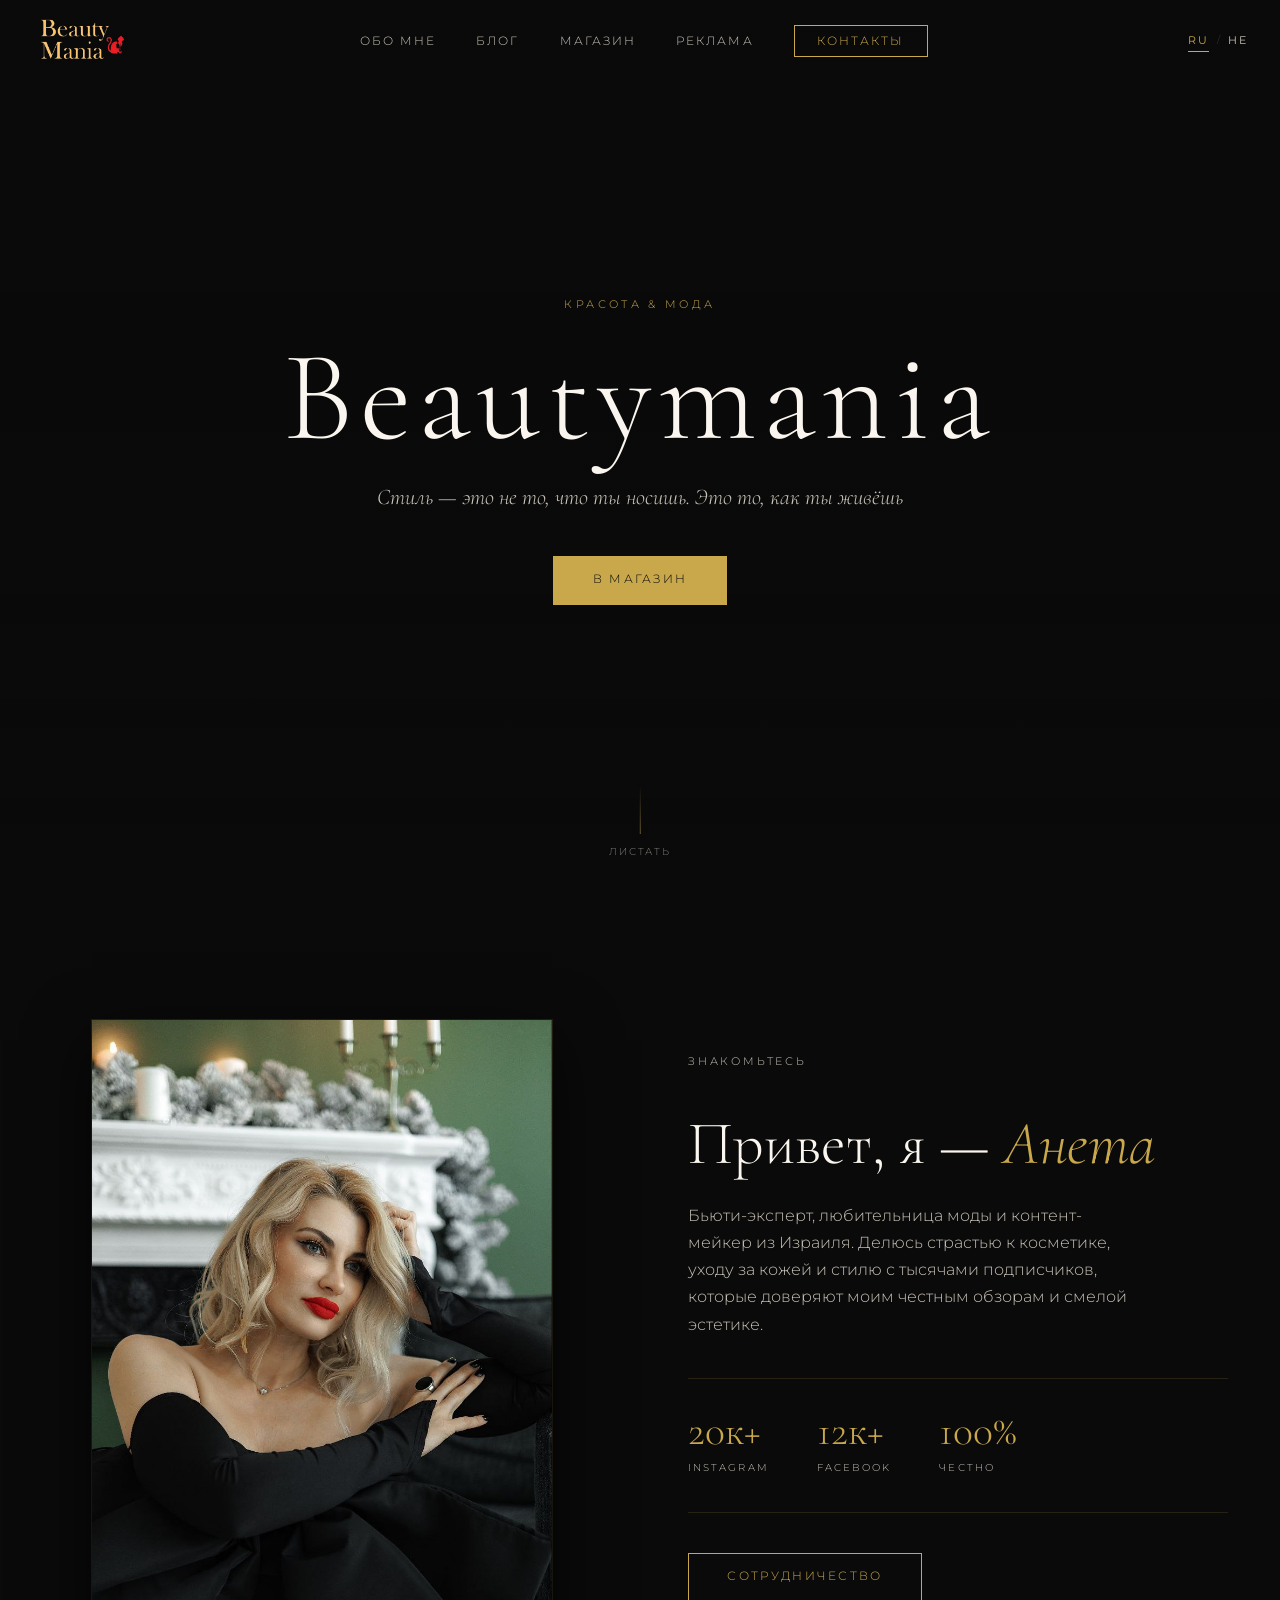
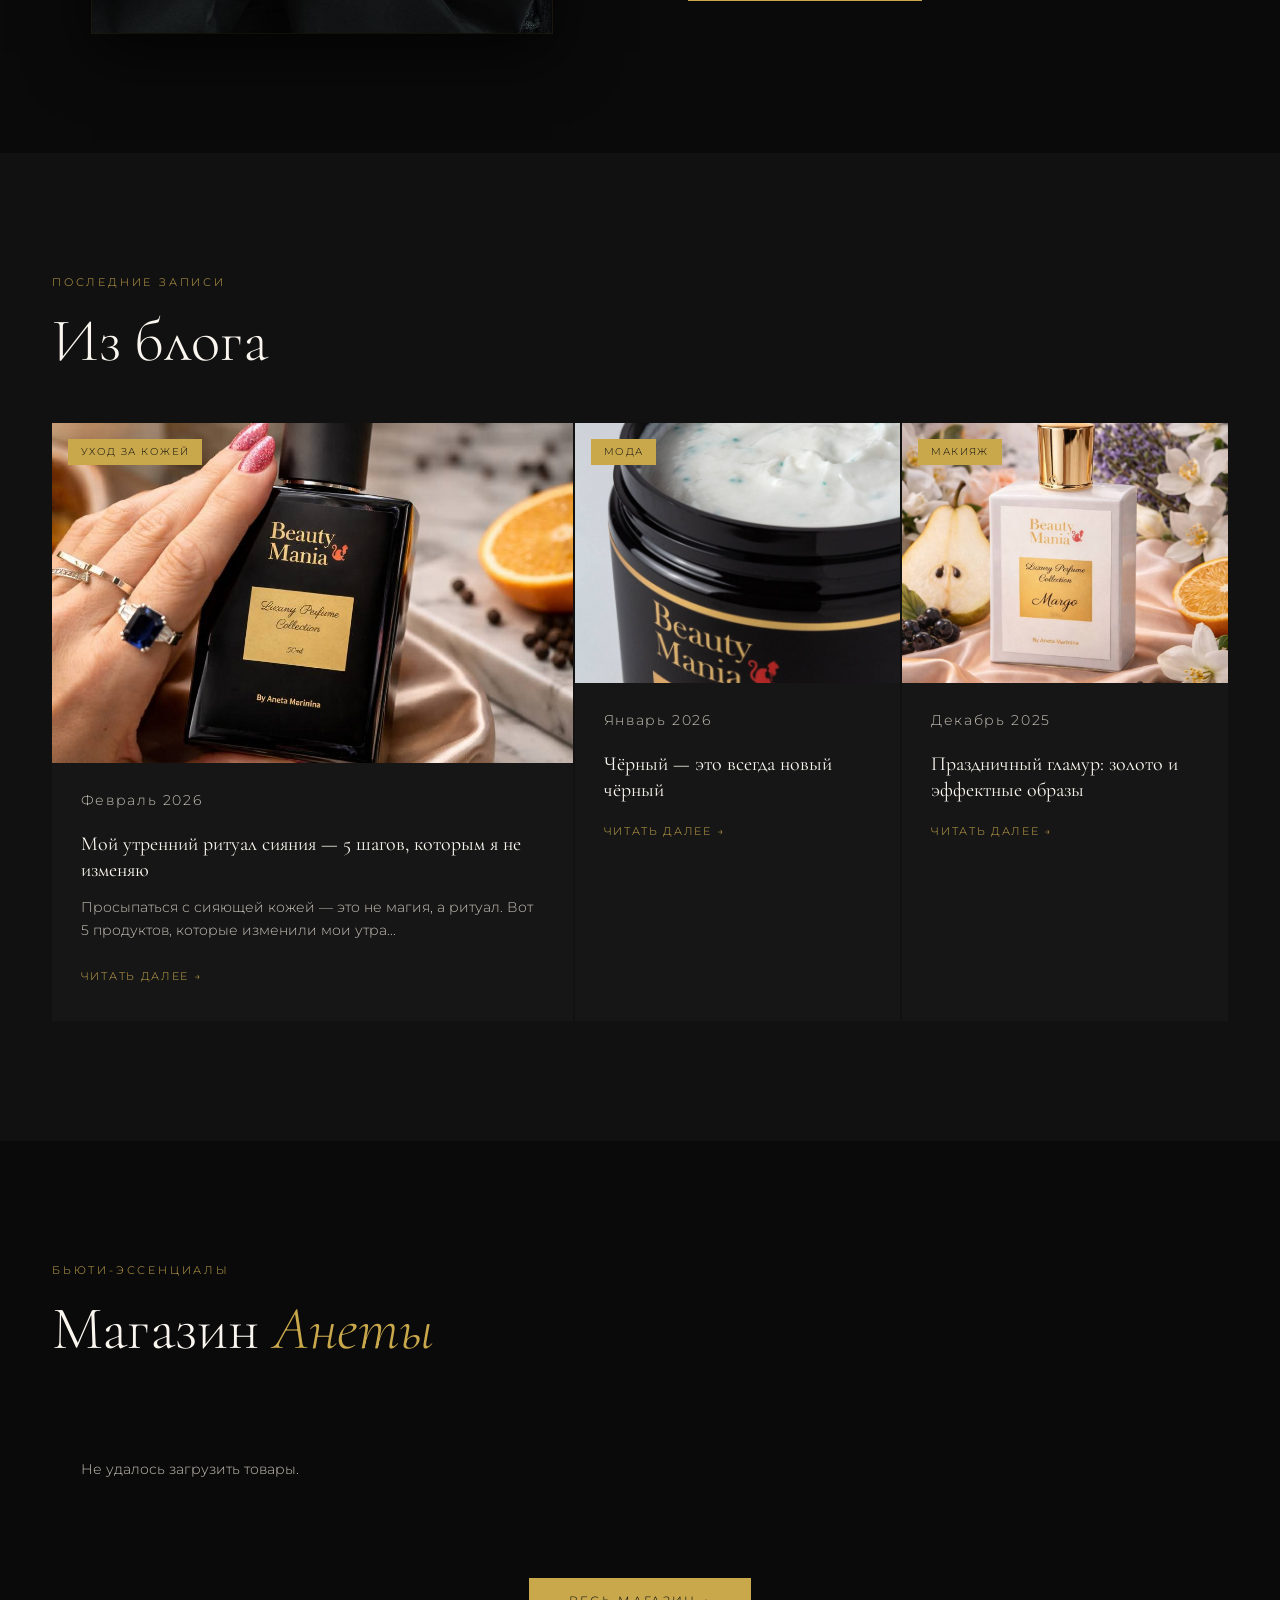
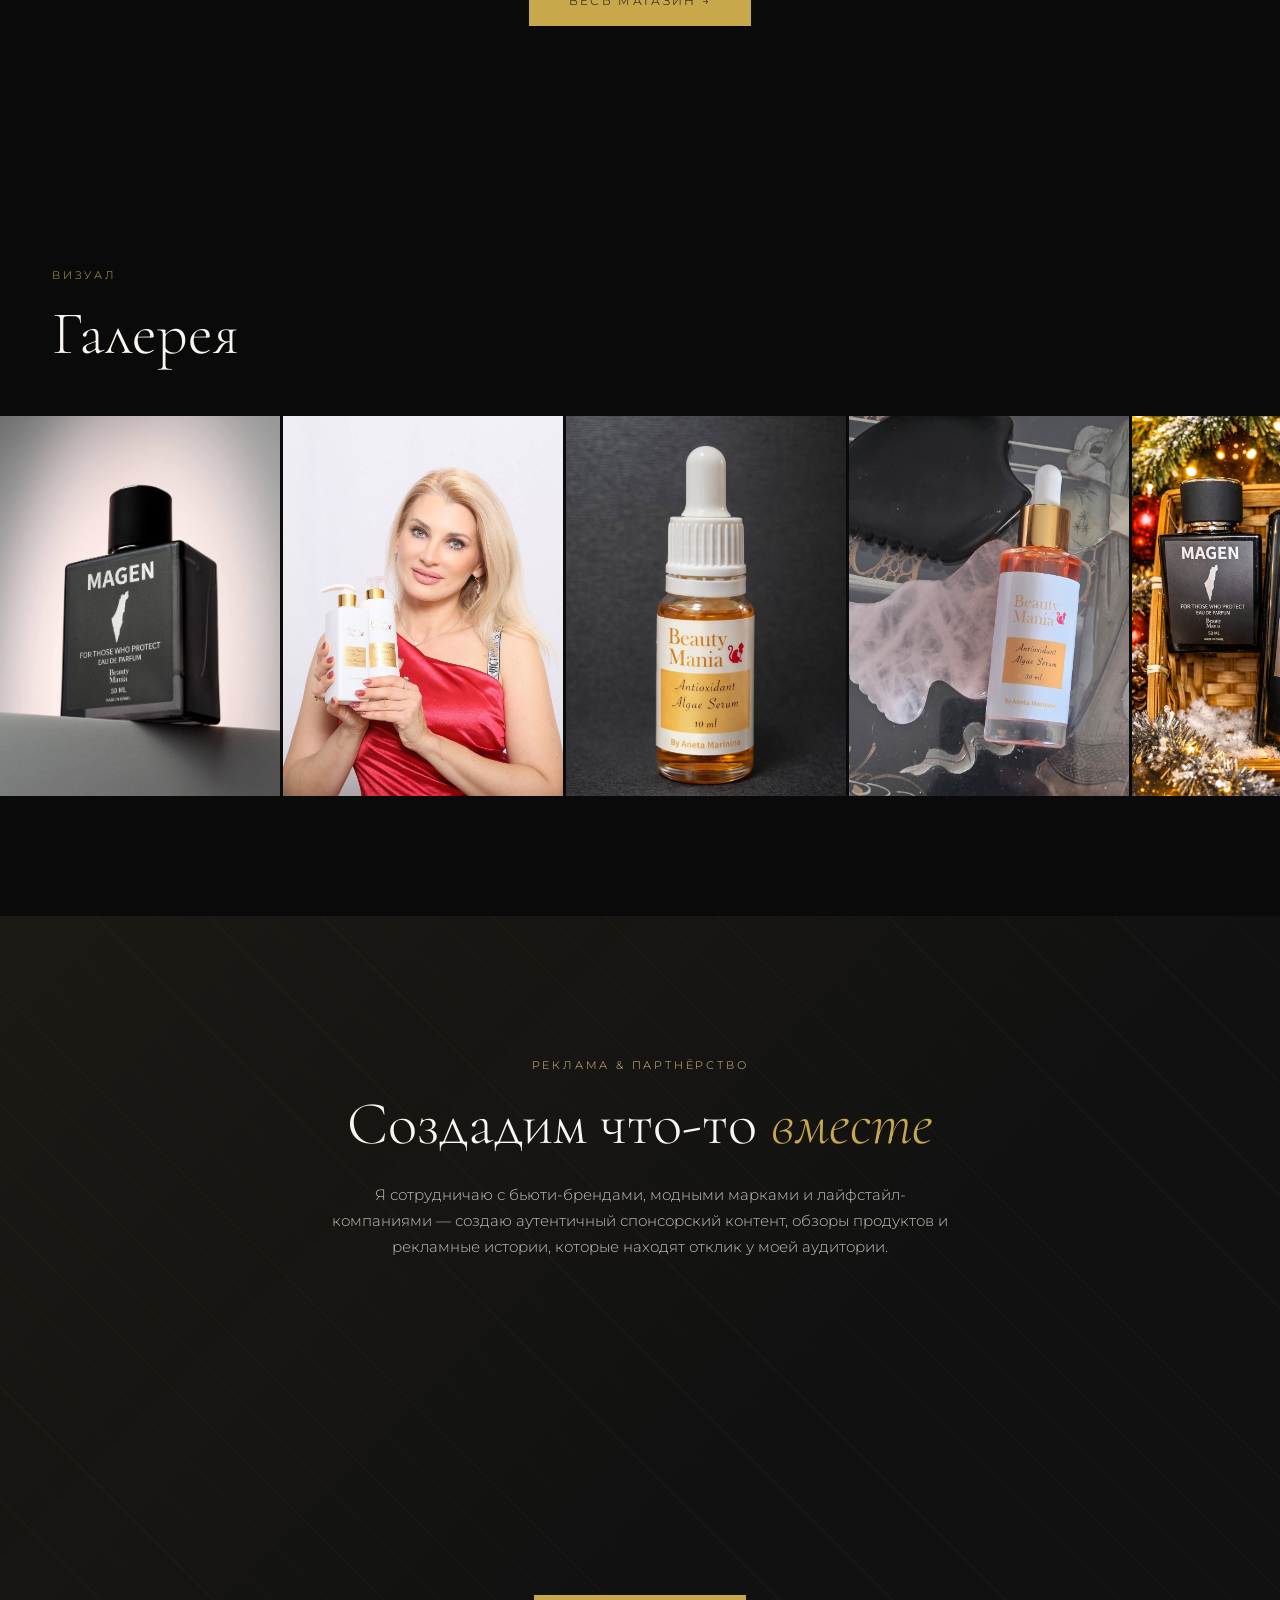
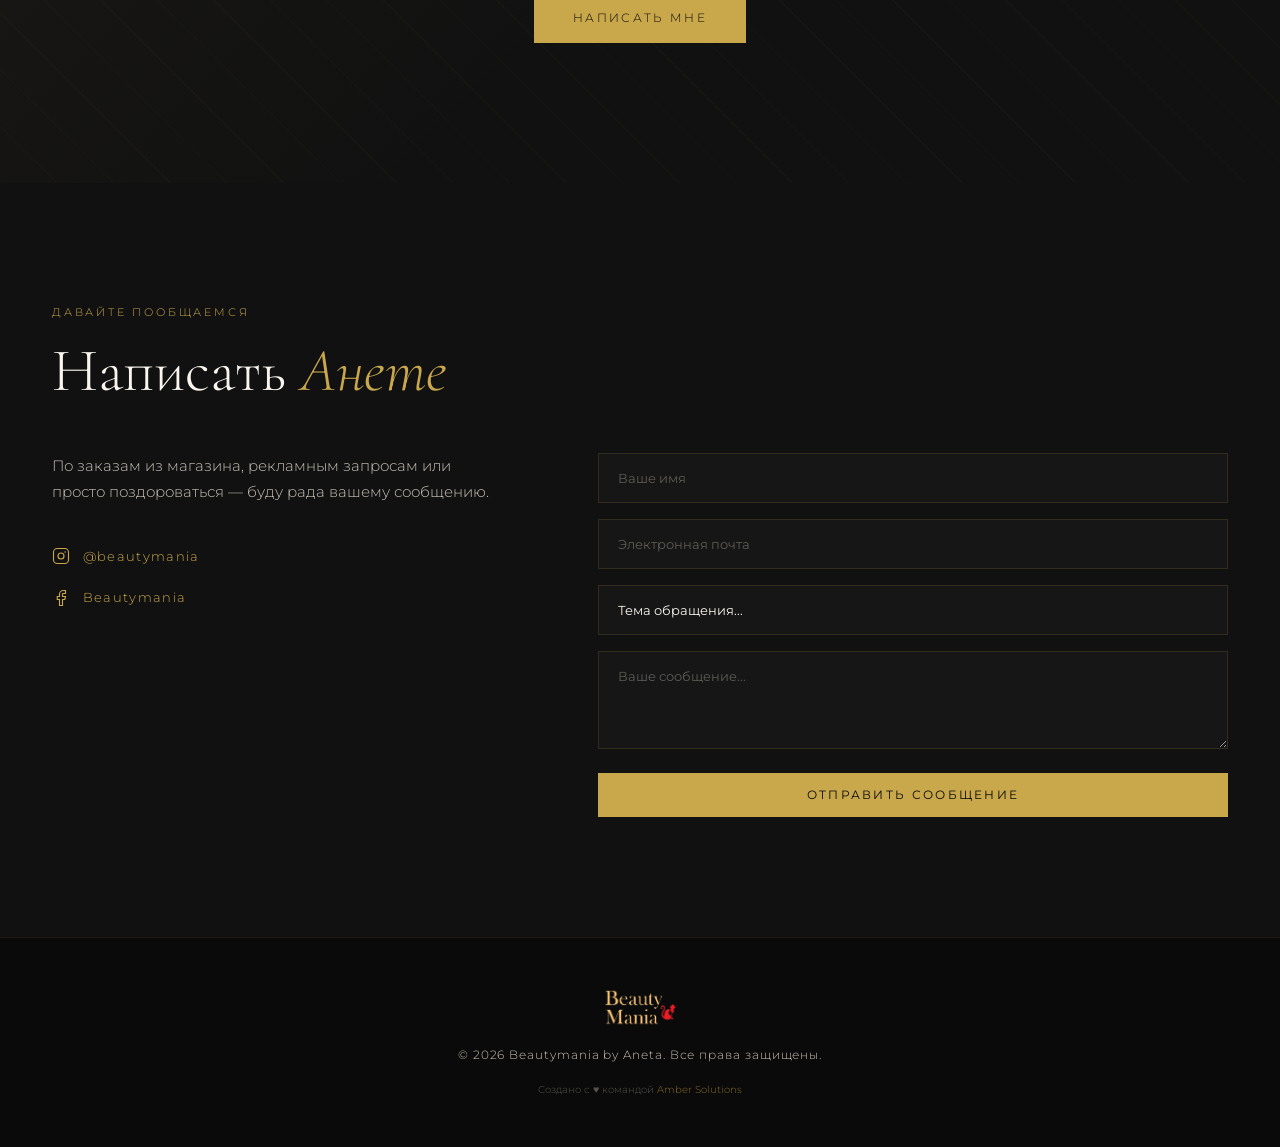
==== commit a9ff9697: "fix: replace Hebrew font Frank Ruhl Libre -> Rubik Rubik looks modern and clean for beauty site. Fra" ====
--- a/index.html
+++ b/index.html
@@ -7,7 +7,7 @@
   <meta name="description" content="Красота, мода и косметика. Блог, магазин и рекламные коллаборации." />
   <link rel="preconnect" href="https://fonts.googleapis.com" />
   <link rel="preconnect" href="https://fonts.gstatic.com" crossorigin />
-  <link href="https://fonts.googleapis.com/css2?family=Cormorant+Garamond:ital,wght@0,300;0,400;0,600;1,300;1,400&family=Montserrat:wght@300;400;500;600&family=Frank+Ruhl+Libre:wght@300;400;500&family=Heebo:wght@300;400;500;600&display=swap" rel="stylesheet" />
+  <link href="https://fonts.googleapis.com/css2?family=Cormorant+Garamond:ital,wght@0,300;0,400;0,600;1,300;1,400&family=Montserrat:wght@300;400;500;600&family=Rubik:wght@300;400;500;600&display=swap" rel="stylesheet" />
   <link rel="icon" type="image/x-icon" href="/favicon.ico" />
   <link rel="icon" type="image/png" sizes="32x32" href="/favicon-32.png" />
   <link rel="apple-touch-icon" sizes="192x192" href="/favicon-192.png" />
--- a/css/lang.css
+++ b/css/lang.css
@@ -72,8 +72,8 @@
 
 /* ── HEBREW FONT VARIABLES (активны только при lang=he) ── */
 html[data-lang="he"] {
-  --ff-display: 'Frank Ruhl Libre', Georgia, serif;
-  --ff-body:    'Heebo', sans-serif;
+  --ff-display: 'Rubik', sans-serif;
+  --ff-body:    'Rubik', sans-serif;
 }
 
 /* ── RTL LAYOUT OVERRIDES ── */
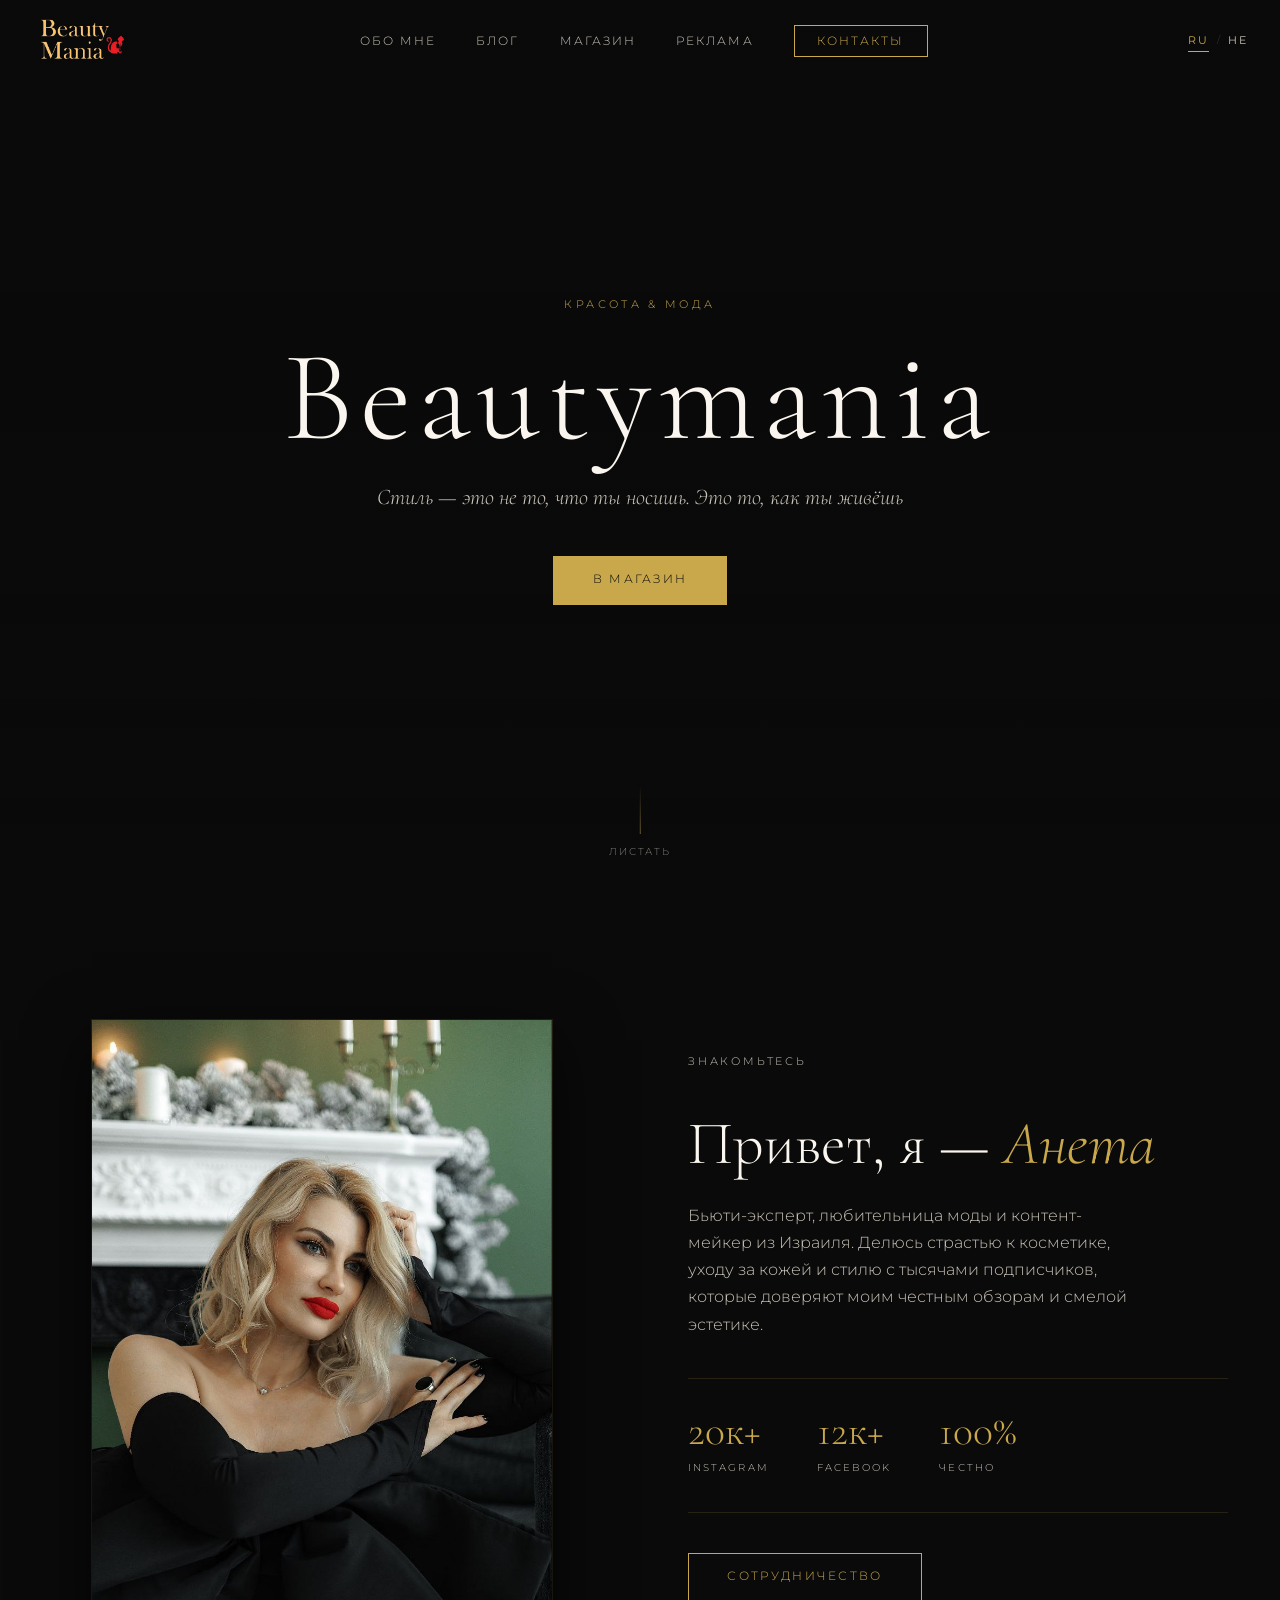
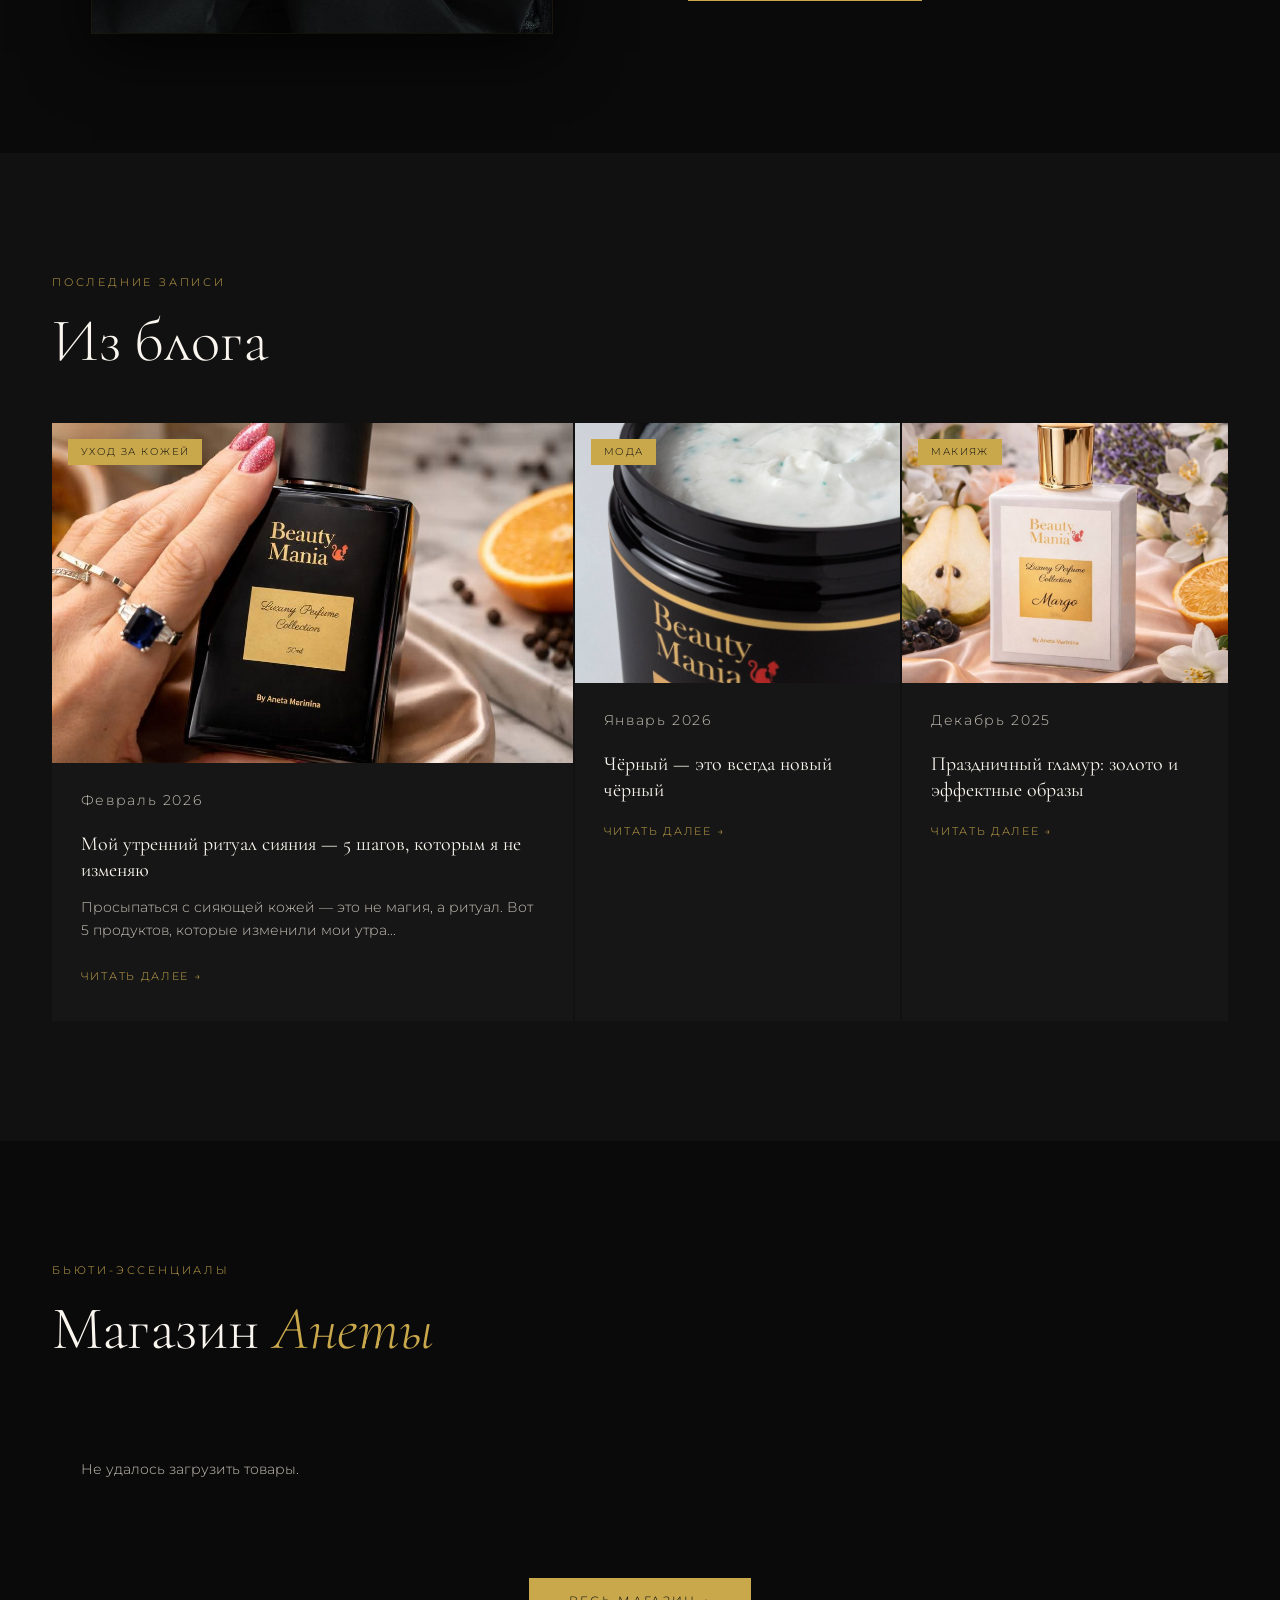
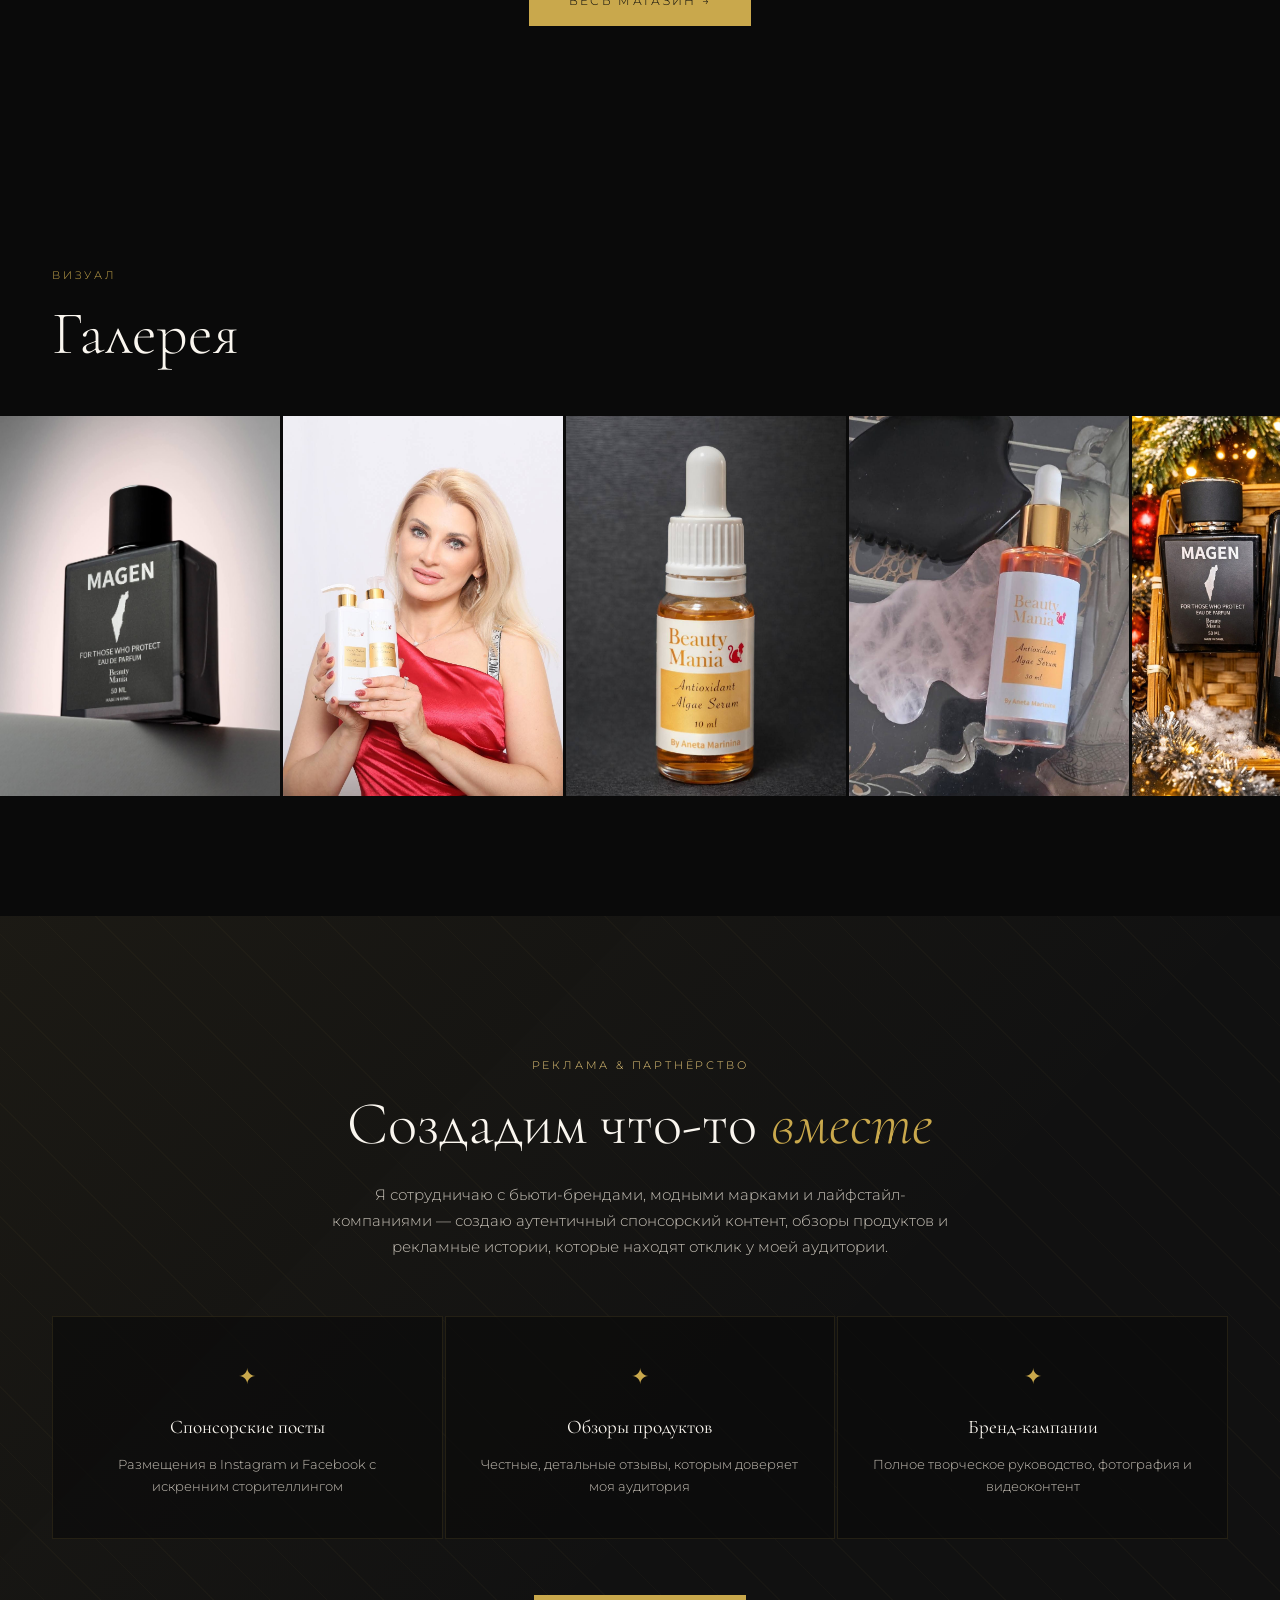
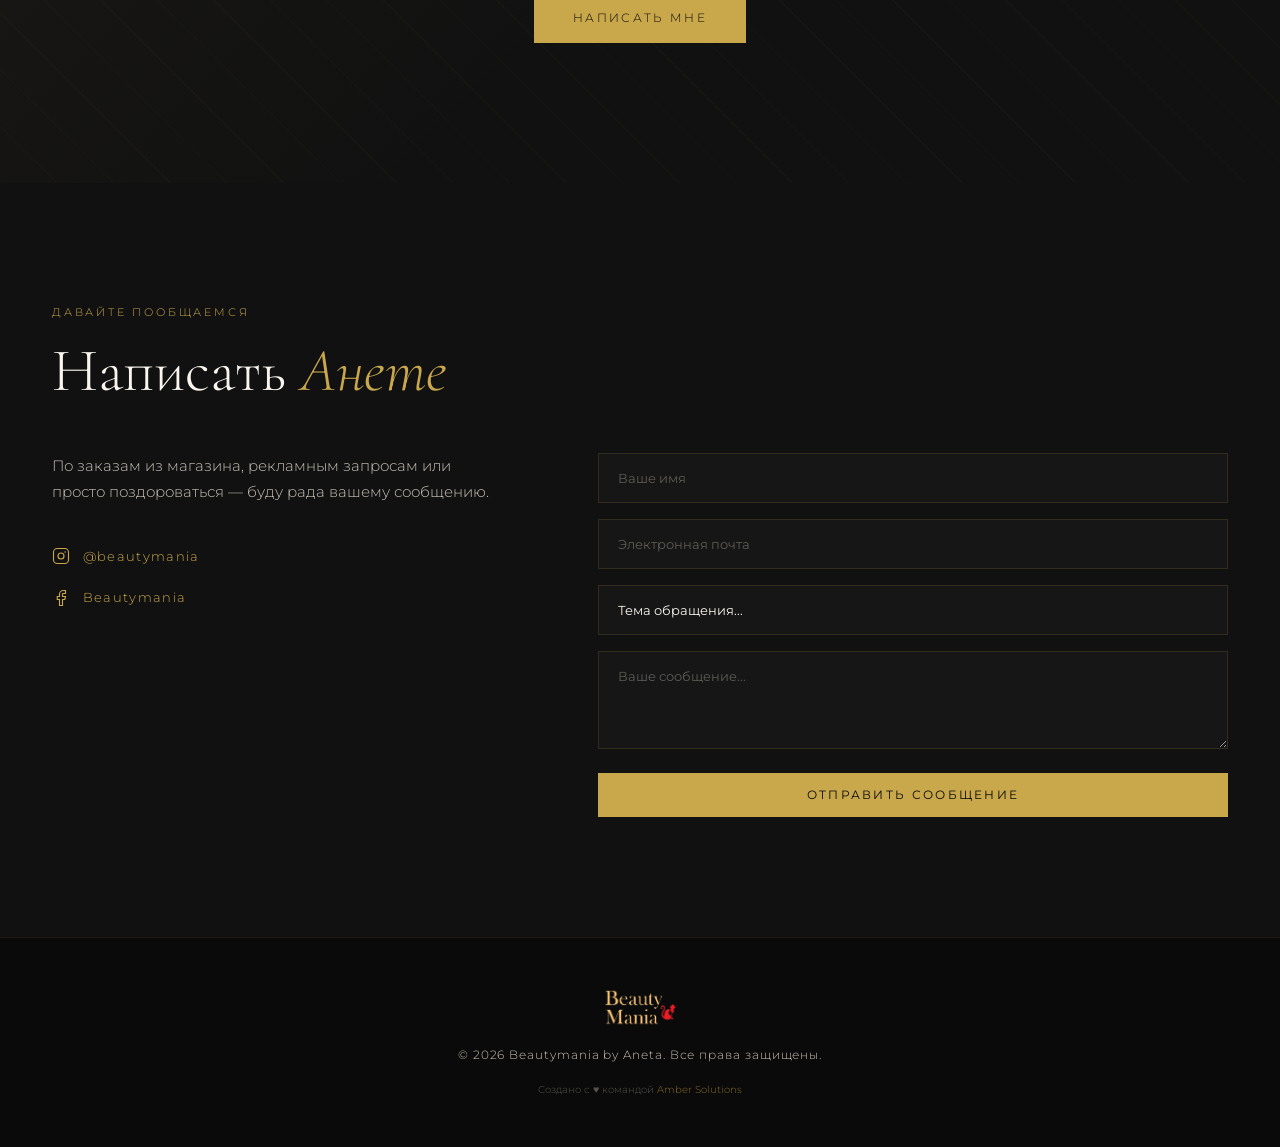
==== commit 216bb321: "feat: lang switcher always visible on mobile nav bar - index.html: added lang-switcher--nav-mobile b" ====
--- a/index.html
+++ b/index.html
@@ -35,6 +35,11 @@
       <span class="lang-divider">/</span>
       <button class="lang-btn" data-lang="he">HE</button>
     </div>
+    <div class="lang-switcher lang-switcher--nav-mobile" id="langSwitcherMobile">
+      <button class="lang-btn active" data-lang="ru">RU</button>
+      <span class="lang-divider">/</span>
+      <button class="lang-btn" data-lang="he">HE</button>
+    </div>
     <button class="nav__burger" id="burger" aria-label="Меню">
       <span></span><span></span><span></span>
     </button>
--- a/css/lang.css
+++ b/css/lang.css
@@ -65,8 +65,44 @@
 
 /* На мобиле скрываем десктопный switcher */
 @media (max-width: 768px) {
-  .lang-switcher:not(.lang-switcher--mobile) {
+  .lang-switcher:not(.lang-switcher--mobile):not(.lang-switcher--nav-mobile) {
     display: none;
+  }
+}
+
+/* ── LANG SWITCHER — всегда видимый в nav на мобиле ── */
+.lang-switcher--nav-mobile {
+  display: none; /* скрыт на десктопе */
+  margin-left: 0;
+  margin-right: 0.6rem;
+  gap: 0.35rem;
+  align-items: center;
+}
+
+.lang-switcher--nav-mobile .lang-btn {
+  font-size: 0.62rem;
+  letter-spacing: 0.14em;
+  padding: 0.25rem 0.1rem;
+  color: var(--white-dim);
+  transition: color var(--transition);
+}
+
+.lang-switcher--nav-mobile .lang-btn.active {
+  color: var(--gold);
+}
+
+.lang-switcher--nav-mobile .lang-btn.active::after {
+  width: 100%;
+}
+
+.lang-switcher--nav-mobile .lang-divider {
+  font-size: 0.58rem;
+  color: rgba(200, 194, 184, 0.2);
+}
+
+@media (max-width: 768px) {
+  .lang-switcher--nav-mobile {
+    display: flex;
   }
 }
 
@@ -174,6 +210,12 @@
   direction: rtl;
 }
 
+html[data-lang="he"] .lang-switcher--nav-mobile {
+  flex-direction: row-reverse;
+  margin-right: 0;
+  margin-left: 0.6rem;
+}
+
 /* Mobile menu */
 html[data-lang="he"] .nav__mobile ul {
   direction: rtl;
